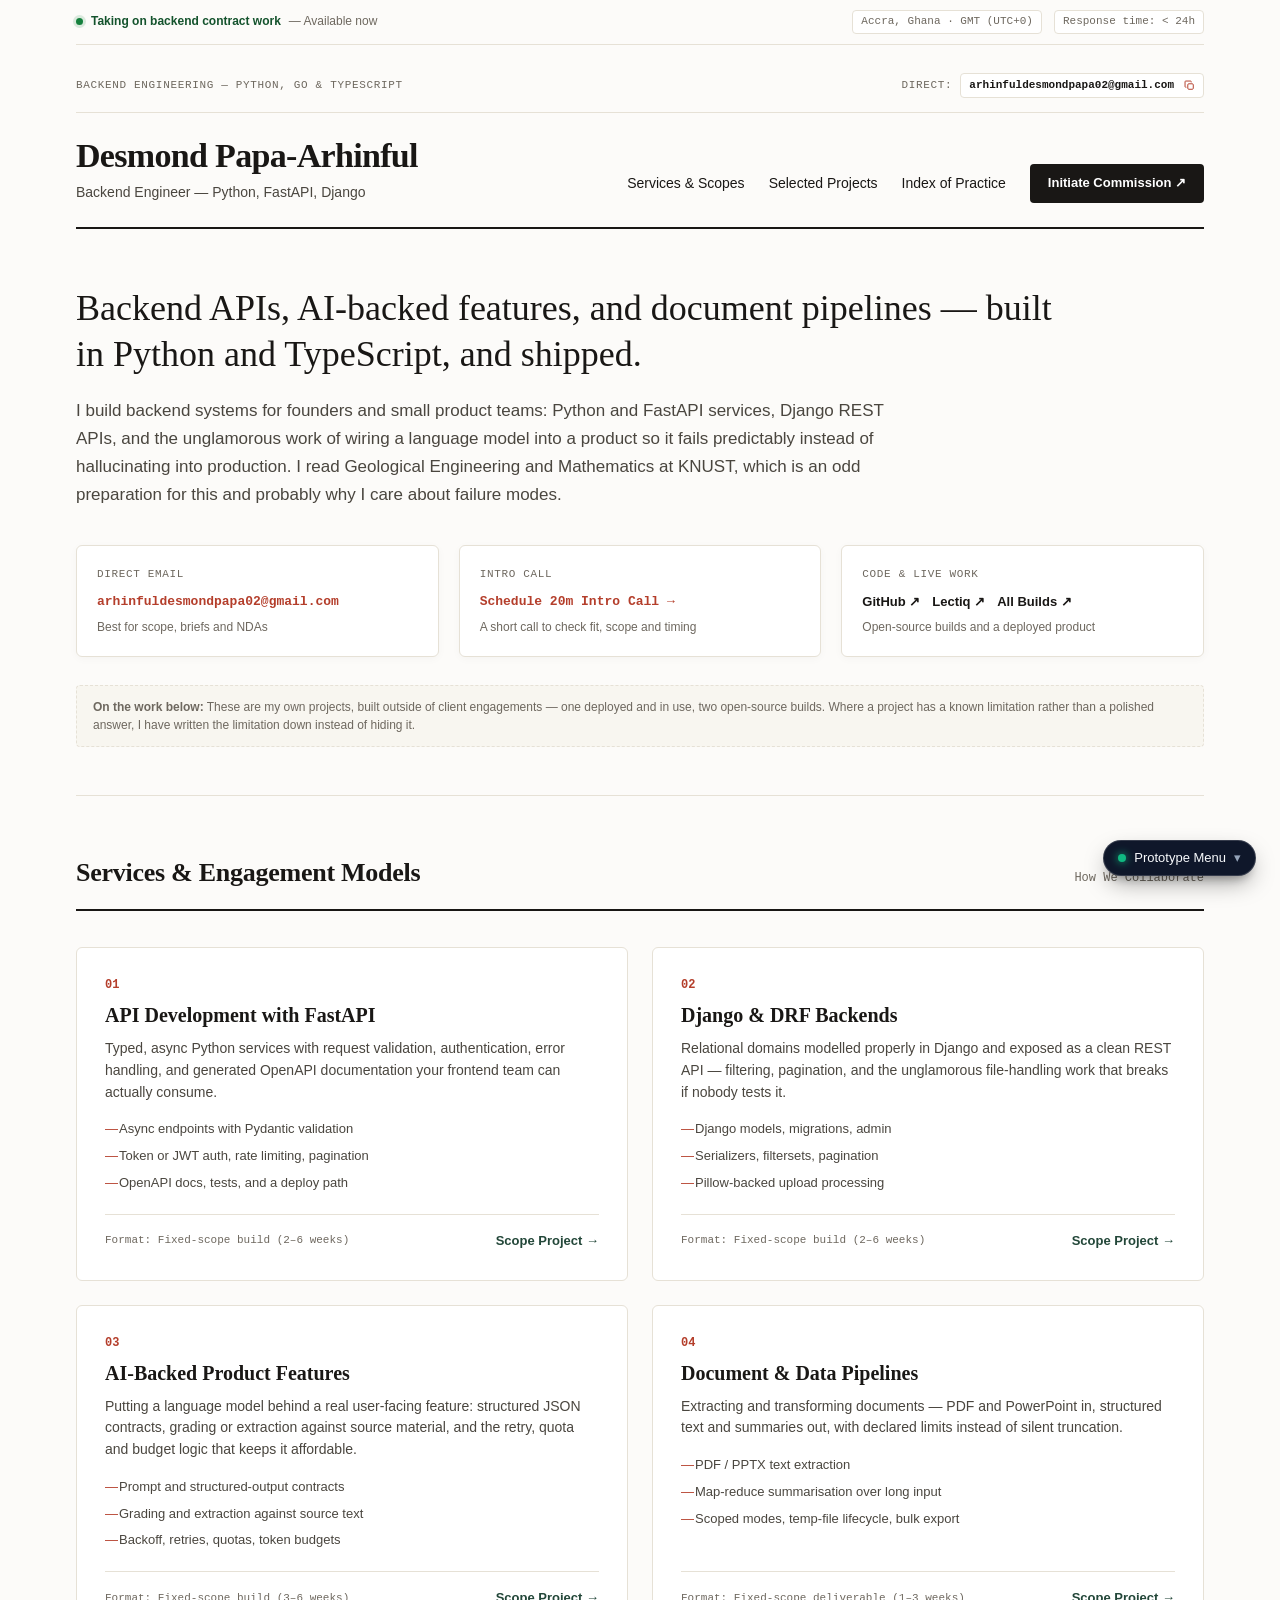
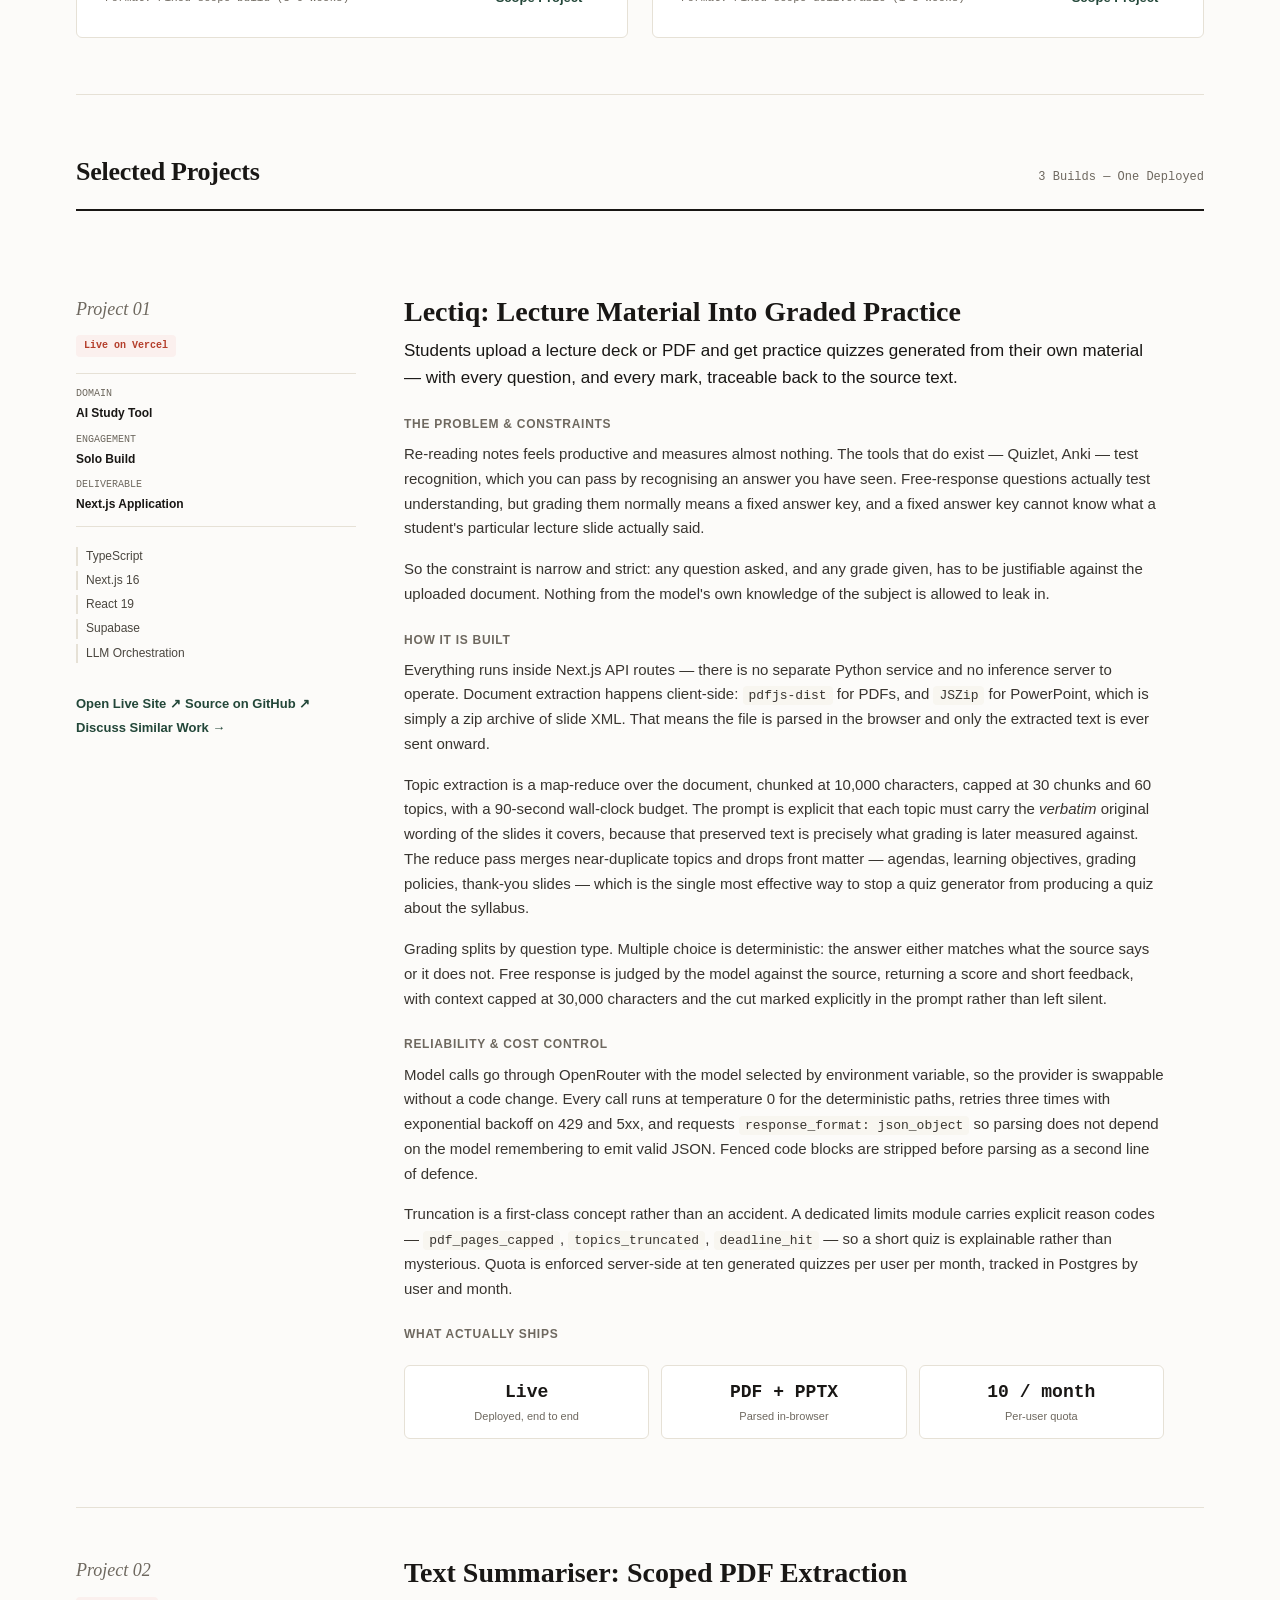
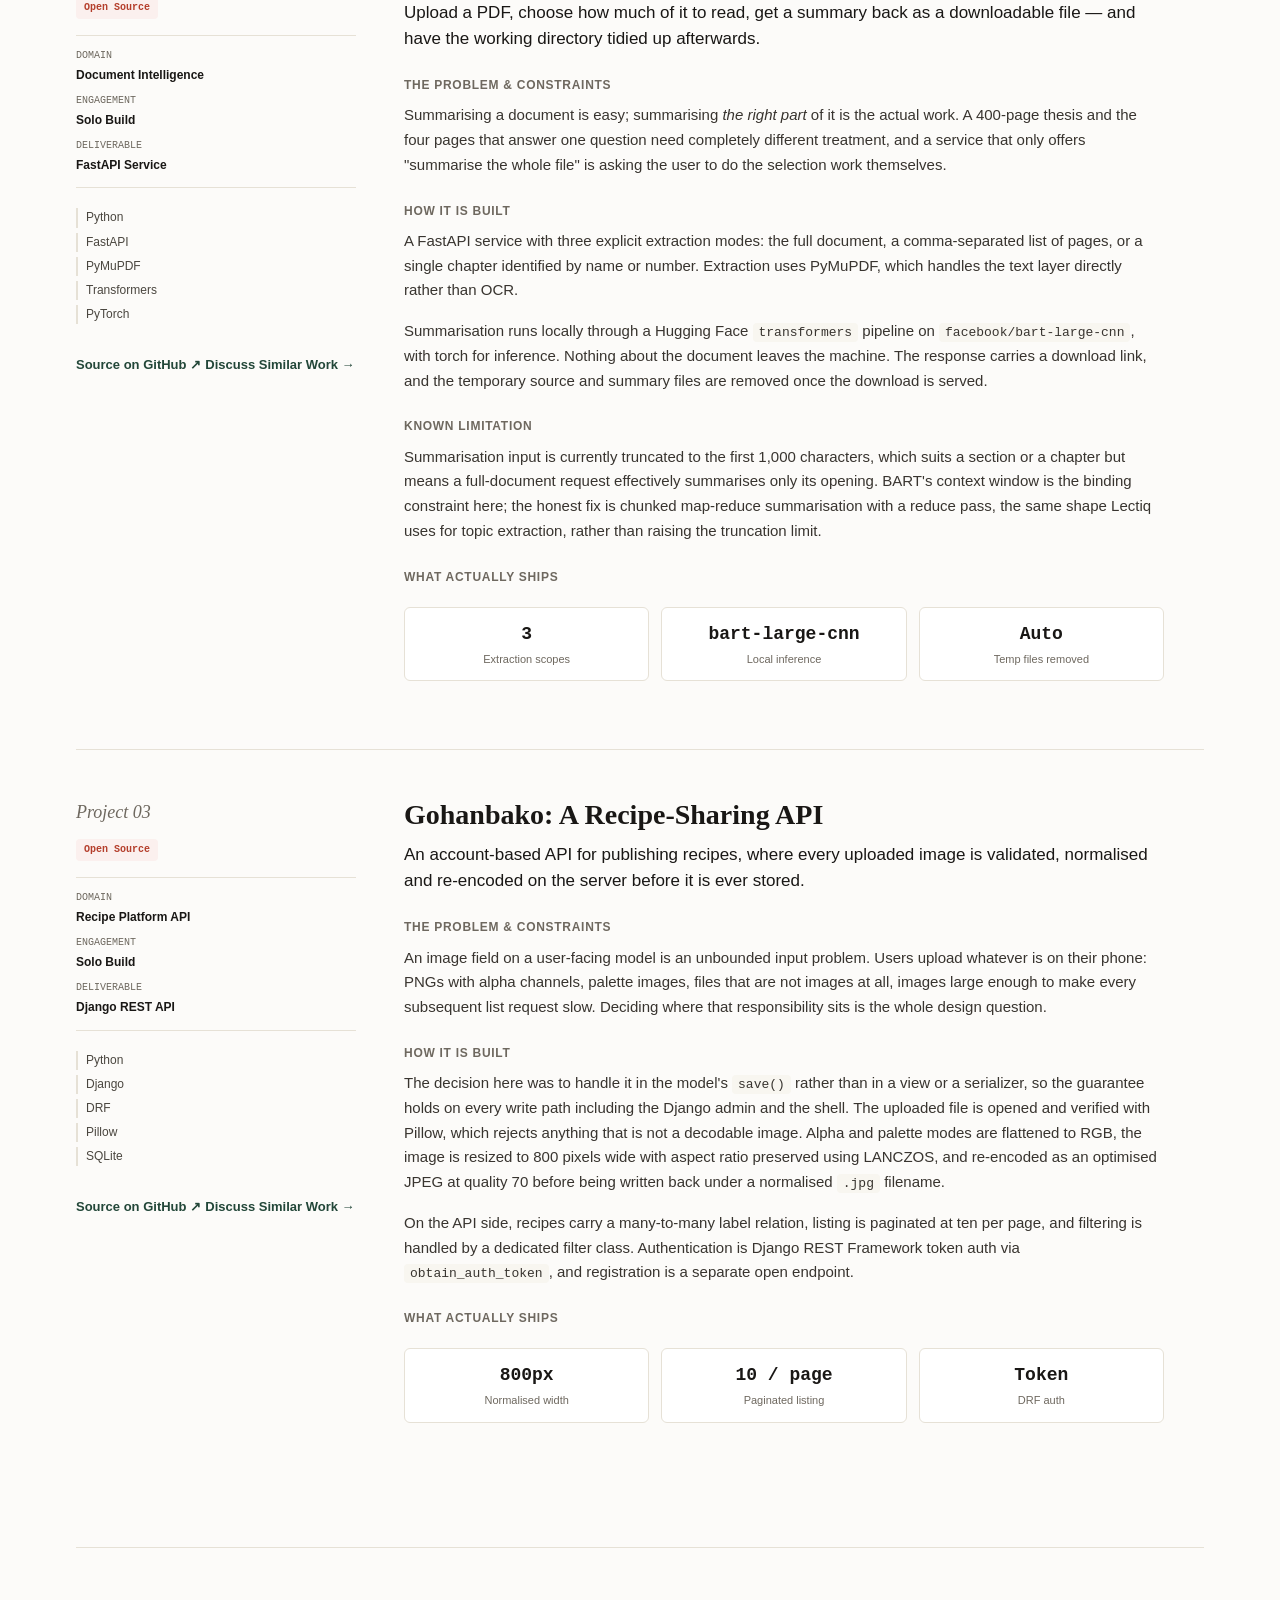
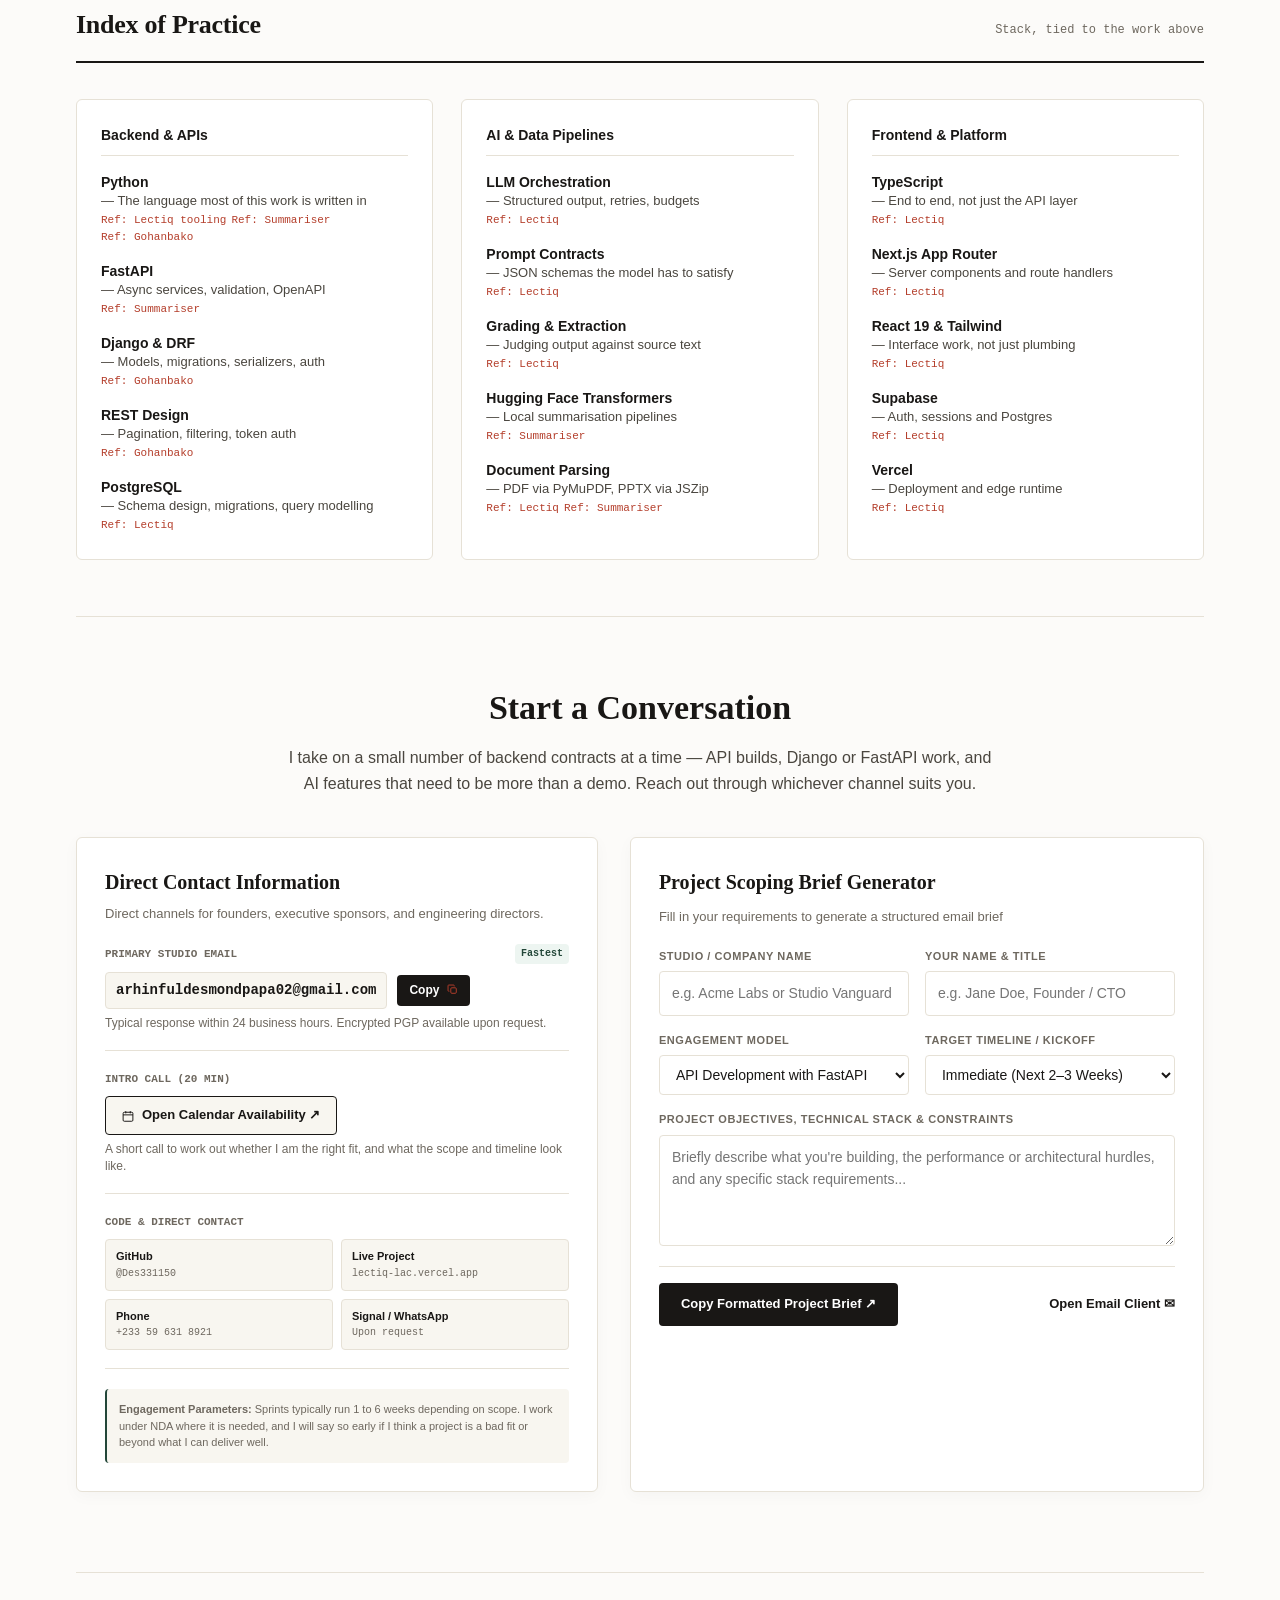
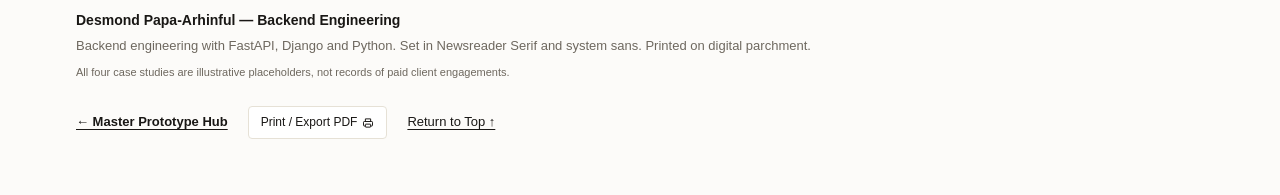
==== index.html @ 3af07aff "Portfolio: real content, restructured for static deploy Replaces the placeholder persona with verifi" ====
<!DOCTYPE html>
<html lang="en">
<head>
  <meta charset="UTF-8">
  <meta name="viewport" content="width=device-width, initial-scale=1.0">
  <script>document.documentElement.classList.add('js')</script>
  <title>Desmond Papa-Arhinful — Backend Engineer (Python · FastAPI · Django)</title>
  <link rel="stylesheet" href="shared/base.css">
  <link rel="stylesheet" href="shared/switcher-badge.css">
  <link rel="stylesheet" href="style.css">
</head>
<body>
  <div class="monograph-wrapper">
    <!-- Top Telemetry & Availability Strip -->
    <aside class="availability-strip">
      <div class="availability-left">
        <span class="status-pulse-dot"></span>
        <span class="availability-status">Taking on backend contract work</span>
        <span class="availability-window">— Available now</span>
      </div>
      <div class="availability-right">
        <span class="tz-pill">Accra, Ghana · GMT (UTC+0)</span>
        <span class="sla-pill">Response time: &lt; 24h</span>
      </div>
    </aside>

    <!-- Top Monograph Header / Masthead -->
    <header class="monograph-masthead">
      <div class="masthead-top">
        <div class="folio-edition">Backend Engineering — Python, Go &amp; TypeScript</div>
        <div class="folio-direct-contact">
          <span class="direct-email-label">Direct:</span>
          <button class="btn-quick-copy" id="btnQuickCopyEmail" title="Click to copy email address">
            <code>arhinfuldesmondpapa02@gmail.com</code>
            <span class="copy-icon" aria-hidden="true"><svg viewBox="0 0 16 16" width="11" height="11" fill="none" stroke="currentColor" stroke-width="1.4"><rect x="5.5" y="5.5" width="8" height="8" rx="1.5"/><path d="M10.5 3.5v-1a1 1 0 0 0-1-1h-7a1 1 0 0 0-1 1v7a1 1 0 0 0 1 1h1"/></svg></span>
          </button>
        </div>
      </div>

      <div class="masthead-main">
        <div class="author-block">
          <h1 class="author-name">Desmond Papa-Arhinful</h1>
          <p class="author-title">Backend Engineer — Python, FastAPI, Django</p>
        </div>
        <nav class="monograph-nav" aria-label="Main Navigation">
          <a href="#services" class="nav-item">Services &amp; Scopes</a>
          <a href="#selected-works" class="nav-item">Selected Projects</a>
          <a href="#index-of-practice" class="nav-item">Index of Practice</a>
          <a href="#contact" class="nav-cta">Initiate Commission ↗</a>
        </nav>
      </div>

      <!-- Mobile navigation. <details> keeps this working with JavaScript disabled. -->
      <details class="monograph-nav-mobile">
        <summary class="nav-summary">
          <span class="nav-summary-label">Contents</span>
          <span class="nav-summary-mark" aria-hidden="true"></span>
        </summary>
        <nav class="mobile-nav-list" aria-label="Main Navigation (mobile)">
          <a href="#services" class="nav-item">Services &amp; Scopes</a>
          <a href="#selected-works" class="nav-item">Selected Projects</a>
          <a href="#index-of-practice" class="nav-item">Index of Practice</a>
          <a href="#contact" class="nav-cta">Initiate Commission ↗</a>
        </nav>
      </details>
    </header>

    <!-- Editorial Intro & Mission -->
    <main>
    <section class="monograph-curation">
      <div class="curation-statement">
        <h2 class="statement-headline">
          Backend APIs, AI-backed features, and document pipelines — built in Python and TypeScript, and shipped.
        </h2>
        <p class="statement-text">
          I build backend systems for founders and small product teams: Python and FastAPI services, Django REST APIs, and the unglamorous work of wiring a language model into a product so it fails predictably instead of hallucinating into production. I read Geological Engineering and Mathematics at KNUST, which is an odd preparation for this and probably why I care about failure modes.
        </p>
      </div>

      <!-- Quick Contact Access Bar (Inspiration: Paco Coursey, Rauno, Emil) -->
      <div class="quick-access-deck">
        <div class="access-tile">
          <span class="tile-label">Direct Email</span>
          <a href="mailto:arhinfuldesmondpapa02@gmail.com" class="tile-link">arhinfuldesmondpapa02@gmail.com</a>
          <span class="tile-hint">Best for scope, briefs and NDAs</span>
        </div>
        <div class="access-tile">
          <span class="tile-label">Intro Call</span>
          <a href="#contact" class="tile-link" id="btnScrollBooking">Schedule 20m Intro Call →</a>
          <span class="tile-hint">A short call to check fit, scope and timing</span>
        </div>
        <div class="access-tile">
          <span class="tile-label">Code &amp; Live Work</span>
          <div class="external-links-row">
            <a href="https://github.com/Des331150" target="_blank" rel="noopener" class="ext-link">GitHub ↗</a>
            <a href="https://lectiq-lac.vercel.app/" target="_blank" rel="noopener" class="ext-link">Lectiq ↗</a>
            <a href="https://github.com/Des331150?tab=repositories" target="_blank" rel="noopener" class="ext-link">All Builds ↗</a>
          </div>
          <span class="tile-hint">Open-source builds and a deployed product</span>
        </div>
      </div>

      <div class="standin-curation-notice">
        <strong>On the work below:</strong> These are my own projects, built outside of client engagements — one deployed and in use, two open-source builds. Where a project has a known limitation rather than a polished answer, I have written the limitation down instead of hiding it.
      </div>
    </section>

    <!-- Freelance Services & Engagement Models (Inspiration: Emil Kowalski & Sam Goddard) -->
    <section id="services" class="services-section">
      <div class="section-title-bar">
        <h2 class="section-title">Services &amp; Engagement Models</h2>
        <span class="section-meta">How We Collaborate</span>
      </div>

      <div class="services-grid">
        <div class="service-card">
          <div class="service-number">01</div>
          <h3 class="service-name">API Development with FastAPI</h3>
          <p class="service-desc">
            Typed, async Python services with request validation, authentication, error handling, and generated OpenAPI documentation your frontend team can actually consume.
          </p>
          <ul class="service-deliverables">
            <li>Async endpoints with Pydantic validation</li>
            <li>Token or JWT auth, rate limiting, pagination</li>
            <li>OpenAPI docs, tests, and a deploy path</li>
          </ul>
          <div class="service-meta">
            <span class="service-format">Format: Fixed-scope build (2–6 weeks)</span>
            <a href="#contact" class="service-action" data-service-type="API Development with FastAPI">Scope Project →</a>
          </div>
        </div>
        <div class="service-card">
          <div class="service-number">02</div>
          <h3 class="service-name">Django &amp; DRF Backends</h3>
          <p class="service-desc">
            Relational domains modelled properly in Django and exposed as a clean REST API — filtering, pagination, and the unglamorous file-handling work that breaks if nobody tests it.
          </p>
          <ul class="service-deliverables">
            <li>Django models, migrations, admin</li>
            <li>Serializers, filtersets, pagination</li>
            <li>Pillow-backed upload processing</li>
          </ul>
          <div class="service-meta">
            <span class="service-format">Format: Fixed-scope build (2–6 weeks)</span>
            <a href="#contact" class="service-action" data-service-type="Django &amp; DRF Backends">Scope Project →</a>
          </div>
        </div>
        <div class="service-card">
          <div class="service-number">03</div>
          <h3 class="service-name">AI-Backed Product Features</h3>
          <p class="service-desc">
            Putting a language model behind a real user-facing feature: structured JSON contracts, grading or extraction against source material, and the retry, quota and budget logic that keeps it affordable.
          </p>
          <ul class="service-deliverables">
            <li>Prompt and structured-output contracts</li>
            <li>Grading and extraction against source text</li>
            <li>Backoff, retries, quotas, token budgets</li>
          </ul>
          <div class="service-meta">
            <span class="service-format">Format: Fixed-scope build (3–6 weeks)</span>
            <a href="#contact" class="service-action" data-service-type="AI-Backed Product Features">Scope Project →</a>
          </div>
        </div>
        <div class="service-card">
          <div class="service-number">04</div>
          <h3 class="service-name">Document &amp; Data Pipelines</h3>
          <p class="service-desc">
            Extracting and transforming documents — PDF and PowerPoint in, structured text and summaries out, with declared limits instead of silent truncation.
          </p>
          <ul class="service-deliverables">
            <li>PDF / PPTX text extraction</li>
            <li>Map-reduce summarisation over long input</li>
            <li>Scoped modes, temp-file lifecycle, bulk export</li>
          </ul>
          <div class="service-meta">
            <span class="service-format">Format: Fixed-scope deliverable (1–3 weeks)</span>
            <a href="#contact" class="service-action" data-service-type="Document &amp; Data Pipelines">Scope Project →</a>
          </div>
        </div>
      </div>
    </section>

    <!-- Selected Projects -->
    <section id="selected-works" class="works-collection" aria-label="Selected projects">
      <div class="section-title-bar">
        <h2 class="section-title">Selected Projects</h2>
        <span class="section-meta">3 Builds — One Deployed</span>
      </div>

      <article class="work-spread" id="spread-01">
        <div class="spread-aside">
          <div class="aside-eyebrow">Project 01</div>
          <span class="spread-tag">Live on Vercel</span>
          <div class="aside-meta-list">
            <div class="aside-meta-item">
              <span class="m-label">Domain</span>
              <span class="m-val">AI Study Tool</span>
            </div>
            <div class="aside-meta-item">
              <span class="m-label">Engagement</span>
              <span class="m-val">Solo Build</span>
            </div>
            <div class="aside-meta-item">
              <span class="m-label">Deliverable</span>
              <span class="m-val">Next.js Application</span>
            </div>
          </div>

          <div class="spread-skills-group">
            <span class="skill-pill">TypeScript</span>
            <span class="skill-pill">Next.js 16</span>
            <span class="skill-pill">React 19</span>
            <span class="skill-pill">Supabase</span>
            <span class="skill-pill">LLM Orchestration</span>
          </div>

          <div class="spread-actions">
            <a href="https://lectiq-lac.vercel.app/" class="spread-cta" target="_blank" rel="noopener">Open Live Site ↗</a>
            <a href="https://github.com/Des331150/lectiq" class="spread-cta" target="_blank" rel="noopener">Source on GitHub ↗</a>
            <a href="#contact" class="spread-cta" data-inquire="an AI-backed study or assessment tool">Discuss Similar Work →</a>
          </div>
        </div>

        <div class="spread-body">
          <h3 class="spread-title">Lectiq: Lecture Material Into Graded Practice</h3>
          <p class="spread-lead">
            Students upload a lecture deck or PDF and get practice quizzes generated from their own material — with every question, and every mark, traceable back to the source text.
          </p>

          <div class="spread-prose">
            <h4>The Problem &amp; Constraints</h4>
            <p>
              Re-reading notes feels productive and measures almost nothing. The tools that do exist — Quizlet, Anki — test recognition, which you can pass by recognising an answer you have seen. Free-response questions actually test understanding, but grading them normally means a fixed answer key, and a fixed answer key cannot know what a student's particular lecture slide actually said.
            </p>
            <p>
              So the constraint is narrow and strict: any question asked, and any grade given, has to be justifiable against the uploaded document. Nothing from the model's own knowledge of the subject is allowed to leak in.
            </p>

            <h4>How It Is Built</h4>
            <p>
              Everything runs inside Next.js API routes — there is no separate Python service and no inference server to operate. Document extraction happens client-side: <code>pdfjs-dist</code> for PDFs, and <code>JSZip</code> for PowerPoint, which is simply a zip archive of slide XML. That means the file is parsed in the browser and only the extracted text is ever sent onward.
            </p>
            <p>
              Topic extraction is a map-reduce over the document, chunked at 10,000 characters, capped at 30 chunks and 60 topics, with a 90-second wall-clock budget. The prompt is explicit that each topic must carry the <em>verbatim</em> original wording of the slides it covers, because that preserved text is precisely what grading is later measured against. The reduce pass merges near-duplicate topics and drops front matter — agendas, learning objectives, grading policies, thank-you slides — which is the single most effective way to stop a quiz generator from producing a quiz about the syllabus.
            </p>
            <p>
              Grading splits by question type. Multiple choice is deterministic: the answer either matches what the source says or it does not. Free response is judged by the model against the source, returning a score and short feedback, with context capped at 30,000 characters and the cut marked explicitly in the prompt rather than left silent.
            </p>

            <h4>Reliability &amp; Cost Control</h4>
            <p>
              Model calls go through OpenRouter with the model selected by environment variable, so the provider is swappable without a code change. Every call runs at temperature 0 for the deterministic paths, retries three times with exponential backoff on 429 and 5xx, and requests <code>response_format: json_object</code> so parsing does not depend on the model remembering to emit valid JSON. Fenced code blocks are stripped before parsing as a second line of defence.
            </p>
            <p>
              Truncation is a first-class concept rather than an accident. A dedicated limits module carries explicit reason codes — <code>pdf_pages_capped</code>, <code>topics_truncated</code>, <code>deadline_hit</code> — so a short quiz is explainable rather than mysterious. Quota is enforced server-side at ten generated quizzes per user per month, tracked in Postgres by user and month.
            </p>

            <h4>What Actually Ships</h4>
            <div class="telemetry-chip-row">
              <div class="telemetry-chip">
                <span class="chip-val">Live</span>
                <span class="chip-lbl">Deployed, end to end</span>
              </div>
              <div class="telemetry-chip">
                <span class="chip-val">PDF + PPTX</span>
                <span class="chip-lbl">Parsed in-browser</span>
              </div>
              <div class="telemetry-chip">
                <span class="chip-val">10 / month</span>
                <span class="chip-lbl">Per-user quota</span>
              </div>
            </div>
          </div>
        </div>
      </article>

      <article class="work-spread" id="spread-02">
        <div class="spread-aside">
          <div class="aside-eyebrow">Project 02</div>
          <span class="spread-tag">Open Source</span>
          <div class="aside-meta-list">
            <div class="aside-meta-item">
              <span class="m-label">Domain</span>
              <span class="m-val">Document Intelligence</span>
            </div>
            <div class="aside-meta-item">
              <span class="m-label">Engagement</span>
              <span class="m-val">Solo Build</span>
            </div>
            <div class="aside-meta-item">
              <span class="m-label">Deliverable</span>
              <span class="m-val">FastAPI Service</span>
            </div>
          </div>

          <div class="spread-skills-group">
            <span class="skill-pill">Python</span>
            <span class="skill-pill">FastAPI</span>
            <span class="skill-pill">PyMuPDF</span>
            <span class="skill-pill">Transformers</span>
            <span class="skill-pill">PyTorch</span>
          </div>

          <div class="spread-actions">
            <a href="https://github.com/Des331150/text-summariser" class="spread-cta" target="_blank" rel="noopener">Source on GitHub ↗</a>
            <a href="#contact" class="spread-cta" data-inquire="a document summarisation or extraction service">Discuss Similar Work →</a>
          </div>
        </div>

        <div class="spread-body">
          <h3 class="spread-title">Text Summariser: Scoped PDF Extraction</h3>
          <p class="spread-lead">
            Upload a PDF, choose how much of it to read, get a summary back as a downloadable file — and have the working directory tidied up afterwards.
          </p>

          <div class="spread-prose">
            <h4>The Problem &amp; Constraints</h4>
            <p>
              Summarising a document is easy; summarising <em>the right part</em> of it is the actual work. A 400-page thesis and the four pages that answer one question need completely different treatment, and a service that only offers "summarise the whole file" is asking the user to do the selection work themselves.
            </p>

            <h4>How It Is Built</h4>
            <p>
              A FastAPI service with three explicit extraction modes: the full document, a comma-separated list of pages, or a single chapter identified by name or number. Extraction uses PyMuPDF, which handles the text layer directly rather than OCR.
            </p>
            <p>
              Summarisation runs locally through a Hugging Face <code>transformers</code> pipeline on <code>facebook/bart-large-cnn</code>, with torch for inference. Nothing about the document leaves the machine. The response carries a download link, and the temporary source and summary files are removed once the download is served.
            </p>

            <h4>Known Limitation</h4>
            <p>
              Summarisation input is currently truncated to the first 1,000 characters, which suits a section or a chapter but means a full-document request effectively summarises only its opening. BART's context window is the binding constraint here; the honest fix is chunked map-reduce summarisation with a reduce pass, the same shape Lectiq uses for topic extraction, rather than raising the truncation limit.
            </p>

            <h4>What Actually Ships</h4>
            <div class="telemetry-chip-row">
              <div class="telemetry-chip">
                <span class="chip-val">3</span>
                <span class="chip-lbl">Extraction scopes</span>
              </div>
              <div class="telemetry-chip">
                <span class="chip-val">bart-large-cnn</span>
                <span class="chip-lbl">Local inference</span>
              </div>
              <div class="telemetry-chip">
                <span class="chip-val">Auto</span>
                <span class="chip-lbl">Temp files removed</span>
              </div>
            </div>
          </div>
        </div>
      </article>

      <article class="work-spread" id="spread-03">
        <div class="spread-aside">
          <div class="aside-eyebrow">Project 03</div>
          <span class="spread-tag">Open Source</span>
          <div class="aside-meta-list">
            <div class="aside-meta-item">
              <span class="m-label">Domain</span>
              <span class="m-val">Recipe Platform API</span>
            </div>
            <div class="aside-meta-item">
              <span class="m-label">Engagement</span>
              <span class="m-val">Solo Build</span>
            </div>
            <div class="aside-meta-item">
              <span class="m-label">Deliverable</span>
              <span class="m-val">Django REST API</span>
            </div>
          </div>

          <div class="spread-skills-group">
            <span class="skill-pill">Python</span>
            <span class="skill-pill">Django</span>
            <span class="skill-pill">DRF</span>
            <span class="skill-pill">Pillow</span>
            <span class="skill-pill">SQLite</span>
          </div>

          <div class="spread-actions">
            <a href="https://github.com/Des331150/gohanbako" class="spread-cta" target="_blank" rel="noopener">Source on GitHub ↗</a>
            <a href="#contact" class="spread-cta" data-inquire="a Django or DRF API with file uploads">Discuss Similar Work →</a>
          </div>
        </div>

        <div class="spread-body">
          <h3 class="spread-title">Gohanbako: A Recipe-Sharing API</h3>
          <p class="spread-lead">
            An account-based API for publishing recipes, where every uploaded image is validated, normalised and re-encoded on the server before it is ever stored.
          </p>

          <div class="spread-prose">
            <h4>The Problem &amp; Constraints</h4>
            <p>
              An image field on a user-facing model is an unbounded input problem. Users upload whatever is on their phone: PNGs with alpha channels, palette images, files that are not images at all, images large enough to make every subsequent list request slow. Deciding where that responsibility sits is the whole design question.
            </p>

            <h4>How It Is Built</h4>
            <p>
              The decision here was to handle it in the model's <code>save()</code> rather than in a view or a serializer, so the guarantee holds on every write path including the Django admin and the shell. The uploaded file is opened and verified with Pillow, which rejects anything that is not a decodable image. Alpha and palette modes are flattened to RGB, the image is resized to 800 pixels wide with aspect ratio preserved using LANCZOS, and re-encoded as an optimised JPEG at quality 70 before being written back under a normalised <code>.jpg</code> filename.
            </p>
            <p>
              On the API side, recipes carry a many-to-many label relation, listing is paginated at ten per page, and filtering is handled by a dedicated filter class. Authentication is Django REST Framework token auth via <code>obtain_auth_token</code>, and registration is a separate open endpoint.
            </p>

            <h4>What Actually Ships</h4>
            <div class="telemetry-chip-row">
              <div class="telemetry-chip">
                <span class="chip-val">800px</span>
                <span class="chip-lbl">Normalised width</span>
              </div>
              <div class="telemetry-chip">
                <span class="chip-val">10 / page</span>
                <span class="chip-lbl">Paginated listing</span>
              </div>
              <div class="telemetry-chip">
                <span class="chip-val">Token</span>
                <span class="chip-lbl">DRF auth</span>
              </div>
            </div>
          </div>
        </div>
      </article>
    </section>

    <!-- Index of Practice (Technical Capabilities tied to the work) -->
    <section id="index-of-practice" class="practice-index-section">
      <div class="section-title-bar">
        <h2 class="section-title">Index of Practice</h2>
        <span class="section-meta">Stack, tied to the work above</span>
      </div>

      <div class="practice-grid">
        <div class="practice-col">
          <h3 class="domain-title">Backend &amp; APIs</h3>
          <ul class="practice-list">
            <li>
              <strong>Python</strong> — The language most of this work is written in
              <span class="ref-group"><a class="ref-link" href="#spread-01">Ref: Lectiq tooling</a><a class="ref-link" href="#spread-02">Ref: Summariser</a><a class="ref-link" href="#spread-03">Ref: Gohanbako</a></span>
            </li>
            <li>
              <strong>FastAPI</strong> — Async services, validation, OpenAPI
              <a class="ref-link" href="#spread-02">Ref: Summariser</a>
            </li>
            <li>
              <strong>Django &amp; DRF</strong> — Models, migrations, serializers, auth
              <a class="ref-link" href="#spread-03">Ref: Gohanbako</a>
            </li>
            <li>
              <strong>REST Design</strong> — Pagination, filtering, token auth
              <a class="ref-link" href="#spread-03">Ref: Gohanbako</a>
            </li>
            <li>
              <strong>PostgreSQL</strong> — Schema design, migrations, query modelling
              <a class="ref-link" href="#spread-01">Ref: Lectiq</a>
            </li>
          </ul>
        </div>
        <div class="practice-col">
          <h3 class="domain-title">AI &amp; Data Pipelines</h3>
          <ul class="practice-list">
            <li>
              <strong>LLM Orchestration</strong> — Structured output, retries, budgets
              <a class="ref-link" href="#spread-01">Ref: Lectiq</a>
            </li>
            <li>
              <strong>Prompt Contracts</strong> — JSON schemas the model has to satisfy
              <a class="ref-link" href="#spread-01">Ref: Lectiq</a>
            </li>
            <li>
              <strong>Grading &amp; Extraction</strong> — Judging output against source text
              <a class="ref-link" href="#spread-01">Ref: Lectiq</a>
            </li>
            <li>
              <strong>Hugging Face Transformers</strong> — Local summarisation pipelines
              <a class="ref-link" href="#spread-02">Ref: Summariser</a>
            </li>
            <li>
              <strong>Document Parsing</strong> — PDF via PyMuPDF, PPTX via JSZip
              <span class="ref-group"><a class="ref-link" href="#spread-01">Ref: Lectiq</a><a class="ref-link" href="#spread-02">Ref: Summariser</a></span>
            </li>
          </ul>
        </div>
        <div class="practice-col">
          <h3 class="domain-title">Frontend &amp; Platform</h3>
          <ul class="practice-list">
            <li>
              <strong>TypeScript</strong> — End to end, not just the API layer
              <a class="ref-link" href="#spread-01">Ref: Lectiq</a>
            </li>
            <li>
              <strong>Next.js App Router</strong> — Server components and route handlers
              <a class="ref-link" href="#spread-01">Ref: Lectiq</a>
            </li>
            <li>
              <strong>React 19 &amp; Tailwind</strong> — Interface work, not just plumbing
              <a class="ref-link" href="#spread-01">Ref: Lectiq</a>
            </li>
            <li>
              <strong>Supabase</strong> — Auth, sessions and Postgres
              <a class="ref-link" href="#spread-01">Ref: Lectiq</a>
            </li>
            <li>
              <strong>Vercel</strong> — Deployment and edge runtime
              <a class="ref-link" href="#spread-01">Ref: Lectiq</a>
            </li>
          </ul>
        </div>
      </div>
    </section>

    <!-- Comprehensive Contact & Commission Intake Section -->
    <section id="contact" class="engagement-section">
      <div class="engagement-intro">
        <h2 class="engagement-title">Start a Conversation</h2>
        <p class="engagement-lead">
          I take on a small number of backend contracts at a time — API builds, Django or FastAPI work, and AI features that need to be more than a demo. Reach out through whichever channel suits you.
        </p>
      </div>

      <!-- Multi-Channel Contact Hub Grid -->
      <div class="contact-hub-grid">
        <!-- Direct Channel Card -->
        <div class="direct-contact-card">
          <h3 class="channel-card-title">Direct Contact Information</h3>
          <p class="channel-card-desc">
            Direct channels for founders, executive sponsors, and engineering directors.
          </p>

          <div class="contact-methods-list">
            <div class="contact-item">
              <div class="ci-header">
                <span class="ci-label">Primary Studio Email</span>
                <span class="ci-badge">Fastest</span>
              </div>
              <div class="ci-value-row">
                <code class="ci-address" id="mainEmailText">arhinfuldesmondpapa02@gmail.com</code>
                <button class="btn-copy-address" id="btnCopyMainEmail" aria-label="Copy email address">Copy <span class="copy-icon" aria-hidden="true"><svg viewBox="0 0 16 16" width="11" height="11" fill="none" stroke="currentColor" stroke-width="1.4"><rect x="5.5" y="5.5" width="8" height="8" rx="1.5"/><path d="M10.5 3.5v-1a1 1 0 0 0-1-1h-7a1 1 0 0 0-1 1v7a1 1 0 0 0 1 1h1"/></svg></span></button>
              </div>
              <span class="ci-sub">Typical response within 24 business hours. Encrypted PGP available upon request.</span>
            </div>

            <div class="contact-item">
              <div class="ci-header">
                <span class="ci-label">Intro Call (20 Min)</span>
              </div>
              <div class="ci-value-row">
                <a href="#discovery-call-placeholder" class="calendar-booking-btn" id="btnBookingLink">
                  <svg class="inline-icon" viewBox="0 0 16 16" width="12" height="12" fill="none" stroke="currentColor" stroke-width="1.3" aria-hidden="true"><rect x="1.5" y="3" width="13" height="12" rx="1.5"/><path d="M1.5 6.5h13M5 1.5v3M11 1.5v3"/></svg>
                  Open Calendar Availability ↗
                </a>
              </div>
              <span class="ci-sub">A short call to work out whether I am the right fit, and what the scope and timeline look like.</span>
            </div>

            <div class="contact-item">
              <div class="ci-header">
                <span class="ci-label">Code &amp; Direct Contact</span>
              </div>
              <div class="channel-links-grid">
                <a href="https://github.com/Des331150" target="_blank" rel="noopener" class="channel-chip">
                  <span class="chip-name">GitHub</span>
                  <span class="chip-handle">@Des331150</span>
                </a>
                <a href="https://lectiq-lac.vercel.app/" target="_blank" rel="noopener" class="channel-chip">
                  <span class="chip-name">Live Project</span>
                  <span class="chip-handle">lectiq-lac.vercel.app</span>
                </a>
                <a href="tel:+233596318921" class="channel-chip">
                  <span class="chip-name">Phone</span>
                  <span class="chip-handle">+233 59 631 8921</span>
                </a>
                <a href="#direct-chat-placeholder" class="channel-chip" id="btnDirectChat">
                  <span class="chip-name">Signal / WhatsApp</span>
                  <span class="chip-handle">Upon request</span>
                </a>
              </div>
            </div>

            <div class="studio-terms-note">
              <strong>Engagement Parameters:</strong> Sprints typically run 1 to 6 weeks depending on scope. I work under NDA where it is needed, and I will say so early if I think a project is a bad fit or beyond what I can deliver well.
            </div>
          </div>
        </div>

        <!-- Interactive Scoping Brief Generator -->
        <div class="scoping-generator-card">
          <div class="generator-header">
            <h3 class="channel-card-title">Project Scoping Brief Generator</h3>
            <span class="gen-subtitle">Fill in your requirements to generate a structured email brief</span>
          </div>

          <form id="scopingBriefForm" class="scoping-form">
            <div class="form-row-duo">
              <div class="field-wrap">
                <label for="clientCompany">Studio / Company Name</label>
                <input type="text" id="clientCompany" placeholder="e.g. Acme Labs or Studio Vanguard" required>
              </div>
              <div class="field-wrap">
                <label for="clientContactName">Your Name &amp; Title</label>
                <input type="text" id="clientContactName" placeholder="e.g. Jane Doe, Founder / CTO" required>
              </div>
            </div>

            <div class="form-row-duo">
              <div class="field-wrap">
                <label for="projectScopeType">Engagement Model</label>
                <select id="projectScopeType">
                  <option value="API Development with FastAPI">API Development with FastAPI</option>
                  <option value="Django &amp; DRF Backends">Django &amp; DRF Backends</option>
                  <option value="AI-Backed Product Features">AI-Backed Product Features</option>
                  <option value="Document &amp; Data Pipelines">Document &amp; Data Pipelines</option>
                </select>
              </div>
              <div class="field-wrap">
                <label for="projectTimeline">Target Timeline / Kickoff</label>
                <select id="projectTimeline">
                  <option value="Immediate (Next 2-3 Weeks)">Immediate (Next 2–3 Weeks)</option>
                  <option value="Within Q4 2026">Within Q4 2026</option>
                  <option value="Early 2027">Early 2027</option>
                  <option value="Flexible / Scoping Phase">Flexible / Scoping Phase</option>
                </select>
              </div>
            </div>

            <div class="field-wrap full">
              <label for="projectDetails">Project Objectives, Technical Stack &amp; Constraints</label>
              <textarea id="projectDetails" rows="4" placeholder="Briefly describe what you're building, the performance or architectural hurdles, and any specific stack requirements..."></textarea>
            </div>

            <div class="scoping-actions">
              <button type="submit" class="btn-generate-brief" id="btnGenerateBrief">
                Copy Formatted Project Brief ↗
              </button>
              <a href="mailto:arhinfuldesmondpapa02@gmail.com?subject=Freelance%20Project%20Inquiry" class="btn-email-direct" id="btnEmailDirect">
                Open Email Client ✉
              </a>
            </div>

            <div class="feedback-alert" id="scopingAlert" role="status" aria-live="polite">
              ✓ Structured project brief copied to clipboard. Ready to paste directly into your email or communication tool.
            </div>
          </form>
        </div>
      </div>
    </section>
    </main>

    <!-- Editorial Colophon -->
    <footer class="monograph-colophon">
      <div class="colophon-left">
        <strong>Desmond Papa-Arhinful — Backend Engineering</strong>
        <p>Backend engineering with FastAPI, Django and Python. Set in Newsreader Serif and system sans. Printed on digital parchment.</p>
        <p class="colophon-disclaimer">All four case studies are illustrative placeholders, not records of paid client engagements.</p>
      </div>
      <div class="colophon-right">
        <a href="prototypes/index.html" class="colophon-hub-link">← Master Prototype Hub</a>
        <button class="btn-print-portfolio" id="btnPrintPortfolio">Print / Export PDF <svg class="inline-icon" viewBox="0 0 16 16" width="12" height="12" fill="none" stroke="currentColor" stroke-width="1.3" aria-hidden="true"><path d="M4.5 6V2.5h7V6M4.5 12H3a1 1 0 0 1-1-1V7a1 1 0 0 1 1-1h10a1 1 0 0 1 1 1v4a1 1 0 0 1-1 1h-1.5"/><rect x="4.5" y="9.5" width="7" height="4" rx="0.5"/></svg></button>
        <a href="#selected-works">Return to Top ↑</a>
      </div>
    </footer>
  </div>

  <script src="app.js"></script>
  <script src="shared/switcher-badge.js"></script>
</body>
</html>
---- shared/base.css ----
/* Shared Reset & Foundational Variables */
*, *::before, *::after {
  box-sizing: border-box;
  margin: 0;
  padding: 0;
}

html {
  -webkit-text-size-adjust: 100%;
  text-size-adjust: 100%;
  scroll-behavior: smooth;
}

body {
  min-height: 100vh;
  text-rendering: optimizeLegibility;
  -webkit-font-smoothing: antialiased;
  -moz-osx-font-smoothing: grayscale;
}

button, input, select, textarea {
  font: inherit;
  color: inherit;
}

button {
  cursor: pointer;
  background: none;
  border: none;
}

a {
  color: inherit;
  text-decoration: none;
}

img, svg {
  display: block;
  max-width: 100%;
}

/* Visually Hidden Utility for Screen Readers */
.sr-only {
  position: absolute;
  width: 1px;
  height: 1px;
  padding: 0;
  margin: -1px;
  overflow: hidden;
  clip: rect(0, 0, 0, 0);
  white-space: nowrap;
  border: 0;
}
---- shared/switcher-badge.css ----
/* Floating Prototype Switcher Badge */
.prototype-switcher-badge {
  position: fixed;
  bottom: 24px;
  right: 24px;
  z-index: 9999;
  font-family: -apple-system, BlinkMacSystemFont, "Segoe UI", Roboto, Helvetica, Arial, sans-serif;
  font-size: 13px;
  line-height: 1.4;
  color: #f1f5f9;
}

.prototype-switcher-badge * {
  box-sizing: border-box;
}

.psb-trigger {
  display: flex;
  align-items: center;
  gap: 8px;
  background: #0f172a;
  color: #f8fafc;
  border: 1px solid rgba(255, 255, 255, 0.16);
  border-radius: 9999px;
  padding: 8px 14px;
  box-shadow: 0 10px 25px -5px rgba(0, 0, 0, 0.4), 0 8px 10px -6px rgba(0, 0, 0, 0.3);
  font-weight: 500;
  transition: all 0.2s cubic-bezier(0.16, 1, 0.3, 1);
  cursor: pointer;
}

.psb-trigger:hover {
  background: #1e293b;
  border-color: rgba(255, 255, 255, 0.28);
  transform: translateY(-1px);
}

.psb-dot {
  width: 8px;
  height: 8px;
  border-radius: 50%;
  background: #10b981;
  box-shadow: 0 0 8px #10b981;
}

.psb-num {
  color: #94a3b8;
  font-feature-settings: "tnum";
}

/* The badge is injected by JS; keep it hidden until then. */
.prototype-switcher-badge { opacity: 0; }
.js .prototype-switcher-badge { opacity: 1; }

.psb-menu {
  position: absolute;
  bottom: calc(100% + 10px);
  right: 0;
  width: 310px;
  background: #0f172a;
  border: 1px solid rgba(255, 255, 255, 0.14);
  border-radius: 14px;
  padding: 12px;
  box-shadow: 0 20px 35px -10px rgba(0, 0, 0, 0.6);
  opacity: 0;
  transform: translateY(8px) scale(0.96);
  pointer-events: none;
  transition: all 0.22s cubic-bezier(0.16, 1, 0.3, 1);
}

.psb-menu.is-active {
  opacity: 1;
  transform: translateY(0) scale(1);
  pointer-events: auto;
}

.psb-header {
  display: flex;
  justify-content: space-between;
  align-items: center;
  padding-bottom: 8px;
  margin-bottom: 8px;
  border-bottom: 1px solid rgba(255, 255, 255, 0.08);
}

.psb-header-title {
  font-size: 11px;
  text-transform: uppercase;
  letter-spacing: 0.06em;
  color: #94a3b8;
  font-weight: 600;
}

.psb-hub-link {
  font-size: 11px;
  color: #38bdf8;
  text-decoration: underline;
  text-underline-offset: 2px;
}

.psb-list {
  display: flex;
  flex-direction: column;
  gap: 4px;
}

.psb-item {
  display: flex;
  flex-direction: column;
  padding: 8px 10px;
  border-radius: 8px;
  color: #cbd5e1;
  text-decoration: none;
  transition: background 0.15s ease;
}

.psb-item:hover {
  background: rgba(255, 255, 255, 0.07);
  color: #ffffff;
}

.psb-item.is-current {
  background: rgba(56, 189, 248, 0.15);
  color: #38bdf8;
  font-weight: 600;
}

.psb-item-name {
  font-size: 13px;
}

.psb-item-desc {
  font-size: 11px;
  color: #64748b;
  margin-top: 2px;
}

.psb-item.is-current .psb-item-desc {
  color: #7dd3fc;
}

@media (max-width: 640px) {
  .prototype-switcher-badge {
    bottom: 16px;
    right: 16px;
  }
  .psb-menu {
    width: 280px;
  }
}
---- style.css ----
/* Prototype 2: Studio Monograph Stylesheet (Freelance Product Engineer & Systems Architect) */

:root {
  --mono-bg: #fcfbf9;
  --mono-surface: #ffffff;
  --mono-surface-card: #f8f6f0;
  --mono-ink: #191715;
  --mono-ink-light: #4a463f;
  --mono-ink-muted: #6e685f;
  --mono-border: #e6e1d6;
  --mono-border-strong: #191715;
  --mono-accent: #b43e2b; /* Terracotta vermillion */
  --mono-accent-soft: #fbf0ee;
  --mono-accent-hover: #963121;
  --mono-secondary-accent: #234739; /* Deep spruce green */
  --mono-secondary-soft: #edf5f1;
  --mono-serif: "Newsreader", "Charter", "Bitstream Charter", "Sitka Text", Cambria, Georgia, serif;
  --mono-sans: -apple-system, BlinkMacSystemFont, "Segoe UI", Roboto, "Helvetica Neue", sans-serif;
  --mono-code: ui-monospace, "SF Mono", Menlo, Consolas, monospace;
}

/* Browser Surface Theming */
::selection {
  background: var(--mono-accent);
  color: #ffffff;
}

::-webkit-scrollbar {
  width: 7px;
  height: 7px;
}
::-webkit-scrollbar-track {
  background: var(--mono-bg);
}
::-webkit-scrollbar-thumb {
  background: #d8d2c4;
  border-radius: 4px;
}
::-webkit-scrollbar-thumb:hover {
  background: #bab2a0;
}

/* Focus states for accessibility */
a:focus-visible,
button:focus-visible,
input:focus-visible,
select:focus-visible,
textarea:focus-visible {
  outline: 2px solid var(--mono-accent);
  outline-offset: 2px;
}

/* Form controls additionally match plain :focus. These fields are the primary
   conversion path, so the ring must not depend on :focus-visible heuristics. */
input:focus,
select:focus,
textarea:focus {
  outline: 2px solid var(--mono-accent);
  outline-offset: 2px;
}

body {
  background-color: var(--mono-bg);
  color: var(--mono-ink);
  font-family: var(--mono-sans);
  line-height: 1.6;
  font-size: 15px;
  margin: 0;
  padding: 0;
  -webkit-font-smoothing: antialiased;
}

.monograph-wrapper {
  max-width: 1200px;
  margin: 0 auto;
  padding: 0 36px;
  background: var(--mono-bg);
}

/* Top Availability & Telemetry Strip */
.availability-strip {
  display: flex;
  justify-content: space-between;
  align-items: center;
  padding: 10px 0;
  border-bottom: 1px solid var(--mono-border);
  font-size: 12px;
  color: var(--mono-ink-muted);
  flex-wrap: wrap;
  gap: 12px;
}

.availability-left {
  display: flex;
  align-items: center;
  gap: 8px;
}

.status-pulse-dot {
  width: 7px;
  height: 7px;
  background-color: #15803d;
  border-radius: 50%;
  display: inline-block;
  box-shadow: 0 0 0 3px rgba(21, 128, 61, 0.15);
}

.availability-status {
  font-weight: 600;
  color: #14532d;
}

.availability-window {
  color: var(--mono-ink-muted);
}

.availability-right {
  display: flex;
  align-items: center;
  gap: 12px;
  font-family: var(--mono-code);
  font-size: 11px;
}

.tz-pill, .sla-pill {
  background: var(--mono-surface);
  border: 1px solid var(--mono-border);
  padding: 2px 8px;
  border-radius: 4px;
}

/* Masthead */
.monograph-masthead {
  padding-top: 28px;
  padding-bottom: 24px;
  border-bottom: 2px solid var(--mono-border-strong);
}

.masthead-top {
  display: flex;
  justify-content: space-between;
  align-items: center;
  font-family: var(--mono-code);
  font-size: 11px;
  text-transform: uppercase;
  letter-spacing: 0.06em;
  color: var(--mono-ink-muted);
  padding-bottom: 14px;
  border-bottom: 1px solid var(--mono-border);
}

.folio-direct-contact {
  display: flex;
  align-items: center;
  gap: 8px;
  flex: 0 0 auto;
}

.direct-email-label {
  color: var(--mono-ink-muted);
}

.btn-quick-copy {
  display: inline-flex;
  align-items: center;
  gap: 6px;
  padding: 3px 8px;
  background: var(--mono-surface);
  border: 1px solid var(--mono-border);
  border-radius: 4px;
  cursor: pointer;
  color: var(--mono-ink);
  font-size: 11px;
  transition: all 0.15s ease;
}

.btn-quick-copy:hover {
  border-color: var(--mono-border-strong);
  background: #f4efe4;
}

.btn-quick-copy code {
  font-family: var(--mono-code);
  font-weight: 600;
}

.copy-icon {
  font-size: 12px;
  color: var(--mono-accent);
  display: inline-flex;
  align-items: center;
  vertical-align: -1px;
  margin-left: 4px;
}

.inline-icon {
  vertical-align: -2px;
  flex: 0 0 auto;
}

.masthead-main {
  display: flex;
  justify-content: space-between;
  align-items: flex-end;
  padding-top: 24px;
  flex-wrap: wrap;
  gap: 20px;
}

.author-block {
  display: flex;
  flex-direction: column;
}

.author-name {
  font-family: var(--mono-serif);
  font-size: 34px;
  font-weight: 700;
  letter-spacing: -0.02em;
  color: var(--mono-ink);
  line-height: 1.1;
  margin: 0;
}

.author-title {
  font-size: 14px;
  color: var(--mono-ink-light);
  margin: 6px 0 0 0;
}

.monograph-nav {
  display: flex;
  align-items: center;
  gap: 24px;
}

/* Mobile navigation disclosure. Hidden above 640px, where .monograph-nav is used.
   Built on <details> so every destination stays reachable without JavaScript. */
.monograph-nav-mobile {
  display: none;
  margin-top: 14px;
  border-top: 1px solid var(--mono-border);
  border-bottom: 1px solid var(--mono-border);
}

.nav-summary {
  display: flex;
  align-items: center;
  justify-content: space-between;
  gap: 12px;
  padding: 12px 0;
  cursor: pointer;
  list-style: none;
  font-family: var(--mono-code);
  font-size: 11px;
  font-weight: 600;
  letter-spacing: 0.06em;
  text-transform: uppercase;
  color: var(--mono-ink);
}

.nav-summary::-webkit-details-marker {
  display: none;
}

.nav-summary-label {
  color: var(--mono-accent);
}

.nav-summary-mark {
  position: relative;
  width: 11px;
  height: 11px;
  flex: 0 0 auto;
}

.nav-summary-mark::before,
.nav-summary-mark::after {
  content: "";
  position: absolute;
  background: currentColor;
  transition: transform 0.18s ease;
}

/* Horizontal bar */
.nav-summary-mark::before {
  top: 5px;
  left: 0;
  width: 11px;
  height: 1.5px;
}

/* Vertical bar, rotated away to form a chevron when open */
.nav-summary-mark::after {
  top: 0;
  left: 4.75px;
  width: 1.5px;
  height: 11px;
  transform: rotate(90deg);
  transform-origin: center;
}

.monograph-nav-mobile[open] .nav-summary-mark::after {
  transform: rotate(0deg);
}

.monograph-nav-mobile[open] .nav-summary {
  color: var(--mono-accent);
}

.mobile-nav-list {
  display: flex;
  flex-direction: column;
  gap: 2px;
  padding: 4px 0 14px;
}

.mobile-nav-list .nav-item,
.mobile-nav-list .nav-cta {
  padding: 10px 0;
  border-top: 1px solid var(--mono-border);
}

.mobile-nav-list .nav-cta {
  display: inline-block;
  margin-top: 10px;
  text-align: center;
}

.nav-item {
  font-size: 14px;
  font-weight: 500;
  color: var(--mono-ink);
  text-decoration: none;
  transition: color 0.15s ease;
}

.nav-item:hover {
  color: var(--mono-accent);
}

.nav-cta {
  font-size: 13px;
  font-weight: 600;
  padding: 9px 18px;
  background: var(--mono-ink);
  color: #ffffff;
  border-radius: 4px;
  text-decoration: none;
  transition: background 0.15s ease;
}

.nav-cta:hover {
  background: var(--mono-accent);
}

/* Editorial Curation */
.monograph-curation {
  padding: 56px 0 48px;
  border-bottom: 1px solid var(--mono-border);
}

.statement-headline {
  font-family: var(--mono-serif);
  font-size: 36px;
  font-weight: 400;
  line-height: 1.28;
  color: var(--mono-ink);
  max-width: 980px;
  margin: 0 0 20px 0;
}

.statement-text {
  font-size: 17px;
  line-height: 1.65;
  color: var(--mono-ink-light);
  max-width: 820px;
  margin: 0 0 36px 0;
}

/* Quick Access Deck (Direct Contact) */
.quick-access-deck {
  display: grid;
  grid-template-columns: repeat(3, 1fr);
  gap: 20px;
  margin-bottom: 28px;
}

.access-tile {
  background: var(--mono-surface);
  border: 1px solid var(--mono-border);
  border-radius: 6px;
  padding: 20px;
  display: flex;
  flex-direction: column;
  box-shadow: 0 2px 8px rgba(25, 23, 21, 0.03);
}

.tile-label {
  font-family: var(--mono-code);
  font-size: 11px;
  text-transform: uppercase;
  letter-spacing: 0.06em;
  color: var(--mono-ink-muted);
  margin-bottom: 8px;
}

.tile-link {
  font-family: var(--mono-code);
  font-size: 13px;
  font-weight: 600;
  color: var(--mono-accent);
  text-decoration: none;
  margin-bottom: 6px;
  word-break: break-all;
}

.tile-link:hover {
  text-decoration: underline;
}

.tile-hint {
  font-size: 12px;
  color: var(--mono-ink-muted);
  line-height: 1.4;
  margin-top: auto;
}

.external-links-row {
  display: flex;
  gap: 12px;
  margin-bottom: 6px;
}

.ext-link {
  font-size: 13px;
  font-weight: 600;
  color: var(--mono-ink);
  text-decoration: none;
}

.ext-link:hover {
  color: var(--mono-accent);
  text-decoration: underline;
}

.standin-curation-notice {
  font-size: 12px;
  line-height: 1.5;
  color: var(--mono-ink-muted);
  background: var(--mono-surface-card);
  border: 1px dashed var(--mono-border);
  border-radius: 4px;
  padding: 12px 16px;
}

.standin-curation-notice code {
  font-family: var(--mono-code);
  color: var(--mono-ink);
}

/* Services Section */
.services-section {
  padding: 56px 0;
  border-bottom: 1px solid var(--mono-border);
}

.section-title-bar {
  display: flex;
  justify-content: space-between;
  align-items: baseline;
  flex-wrap: wrap;
  gap: 6px 24px;
  padding-bottom: 16px;
  margin-bottom: 36px;
  border-bottom: 2px solid var(--mono-border-strong);
}

.section-title {
  font-family: var(--mono-serif);
  font-size: 26px;
  font-weight: 700;
  margin: 0;
  letter-spacing: -0.01em;
}

.section-meta {
  font-family: var(--mono-code);
  font-size: 12px;
  color: var(--mono-ink-muted);
}

.services-grid {
  display: grid;
  grid-template-columns: repeat(2, 1fr);
  gap: 24px;
}

.service-card {
  background: var(--mono-surface);
  border: 1px solid var(--mono-border);
  border-radius: 6px;
  padding: 28px;
  display: flex;
  flex-direction: column;
  transition: border-color 0.2s ease, box-shadow 0.2s ease;
}

.service-card:hover {
  border-color: var(--mono-border-strong);
  box-shadow: 0 6px 20px rgba(25, 23, 21, 0.05);
}

.service-number {
  font-family: var(--mono-code);
  font-size: 12px;
  font-weight: 700;
  color: var(--mono-accent);
  margin-bottom: 8px;
}

.service-name {
  font-family: var(--mono-serif);
  font-size: 20px;
  font-weight: 700;
  color: var(--mono-ink);
  margin: 0 0 10px 0;
  line-height: 1.25;
}

.service-desc {
  font-size: 14px;
  line-height: 1.55;
  color: var(--mono-ink-light);
  margin: 0 0 16px 0;
}

.service-deliverables {
  list-style: none;
  padding: 0;
  margin: 0 0 20px 0;
  font-size: 13px;
  color: var(--mono-ink-light);
  display: flex;
  flex-direction: column;
  gap: 6px;
  flex-grow: 1;
}

.service-deliverables li {
  position: relative;
  padding-left: 14px;
}

.service-deliverables li::before {
  content: "—";
  position: absolute;
  left: 0;
  color: var(--mono-accent);
}

.service-meta {
  display: flex;
  justify-content: space-between;
  align-items: center;
  padding-top: 16px;
  border-top: 1px solid var(--mono-border);
  flex-wrap: wrap;
  gap: 12px;
}

.service-format {
  font-family: var(--mono-code);
  font-size: 11px;
  color: var(--mono-ink-muted);
}

.service-action {
  font-size: 13px;
  font-weight: 600;
  color: var(--mono-secondary-accent);
  text-decoration: none;
}

.service-action:hover {
  text-decoration: underline;
  color: var(--mono-accent);
}

/* Works Collection */
.works-collection {
  padding: 56px 0;
  border-bottom: 1px solid var(--mono-border);
}

.work-spread {
  display: grid;
  grid-template-columns: 280px 1fr;
  gap: 48px;
  padding: 48px 0;
  border-bottom: 1px solid var(--mono-border);
}

.work-spread:last-of-type {
  border-bottom: none;
}

.spread-aside {
  display: flex;
  flex-direction: column;
  gap: 12px;
}

.aside-eyebrow {
  font-family: var(--mono-serif);
  font-size: 18px;
  font-style: italic;
  color: var(--mono-ink-muted);
}

.spread-tag {
  font-family: var(--mono-code);
  font-size: 10px;
  font-weight: 600;
  color: var(--mono-accent);
  background: var(--mono-accent-soft);
  padding: 3px 8px;
  border-radius: 4px;
  width: fit-content;
}

.aside-meta-list {
  display: flex;
  flex-direction: column;
  gap: 8px;
  padding: 12px 0;
  border-top: 1px solid var(--mono-border);
  border-bottom: 1px solid var(--mono-border);
  margin-top: 4px;
}

.aside-meta-item {
  display: flex;
  flex-direction: column;
  gap: 2px;
}

.aside-meta-item .m-label {
  font-family: var(--mono-code);
  font-size: 10px;
  text-transform: uppercase;
  color: var(--mono-ink-muted);
}

.aside-meta-item .m-val {
  font-size: 12px;
  font-weight: 600;
  color: var(--mono-ink);
}

.spread-skills-group {
  display: flex;
  flex-direction: column;
  gap: 5px;
  margin-top: 8px;
}

.skill-pill {
  font-size: 12px;
  color: var(--mono-ink-light);
  border-left: 2px solid var(--mono-border);
  padding-left: 8px;
}

.spread-actions {
  margin-top: 16px;
}

.spread-cta {
  font-size: 13px;
  font-weight: 600;
  color: var(--mono-secondary-accent);
  text-decoration: none;
}

.spread-cta:hover {
  color: var(--mono-accent);
  text-decoration: underline;
}

.spread-body {
  max-width: 760px;
}

.spread-title {
  font-family: var(--mono-serif);
  font-size: 28px;
  font-weight: 700;
  line-height: 1.2;
  margin: 0 0 10px 0;
  color: var(--mono-ink);
}

.spread-lead {
  font-size: 17px;
  line-height: 1.55;
  color: var(--mono-ink);
  margin: 0 0 24px 0;
  font-weight: 500;
}

.spread-prose h4 {
  font-size: 12px;
  text-transform: uppercase;
  letter-spacing: 0.06em;
  font-weight: 700;
  color: var(--mono-ink-muted);
  margin: 24px 0 8px 0;
}

.spread-prose p {
  font-size: 15px;
  line-height: 1.65;
  color: #38342f;
  margin: 0 0 16px 0;
}

.spread-prose code {
  font-family: var(--mono-code);
  font-size: 13px;
  background: var(--mono-surface-card);
  padding: 2px 6px;
  border-radius: 4px;
}

.telemetry-chip-row {
  display: grid;
  grid-template-columns: repeat(3, 1fr);
  gap: 12px;
  margin: 20px 0;
}

.telemetry-chip {
  background: var(--mono-surface);
  border: 1px solid var(--mono-border);
  border-radius: 6px;
  padding: 12px;
  text-align: center;
}

.chip-val {
  display: block;
  font-family: var(--mono-code);
  font-size: 18px;
  font-weight: 700;
  color: var(--mono-ink);
}

.chip-lbl {
  display: block;
  font-size: 11px;
  color: var(--mono-ink-muted);
  margin-top: 2px;
}

.editorial-pullquote {
  font-family: var(--mono-serif);
  font-size: 17px;
  font-style: italic;
  line-height: 1.55;
  padding: 18px 24px;
  margin-top: 24px;
  background: var(--mono-surface);
  border-left: 3px solid var(--mono-border-strong);
  color: var(--mono-ink);
}

.quote-author {
  display: block;
  font-family: var(--mono-sans);
  font-style: normal;
  font-size: 12px;
  font-weight: 600;
  color: var(--mono-ink-muted);
  margin-top: 8px;
}

/* Practice Index */
.practice-index-section {
  padding: 56px 0;
  border-bottom: 1px solid var(--mono-border);
}

.practice-grid {
  display: grid;
  grid-template-columns: repeat(3, 1fr);
  gap: 28px;
}

.practice-col {
  background: var(--mono-surface);
  border: 1px solid var(--mono-border);
  border-radius: 6px;
  padding: 24px;
}

.domain-title {
  font-size: 14px;
  font-weight: 700;
  color: var(--mono-ink);
  border-bottom: 1px solid var(--mono-border);
  padding-bottom: 8px;
  margin: 0 0 16px 0;
}

.practice-list {
  list-style: none;
  padding: 0;
  margin: 0;
  display: flex;
  flex-direction: column;
  gap: 14px;
}

.practice-list li {
  font-size: 13px;
  line-height: 1.45;
  color: var(--mono-ink-light);
}

.practice-list strong {
  display: block;
  color: var(--mono-ink);
  font-size: 14px;
}

.ref-link {
  display: block;
  font-family: var(--mono-code);
  font-size: 11px;
  color: var(--mono-accent);
  margin-top: 2px;
  text-decoration: none;
  border-bottom: 1px solid transparent;
  transition: border-color 0.15s ease;
  width: fit-content;
}

.ref-link:hover,
.ref-link:focus-visible {
  border-bottom-color: currentColor;
}

.ref-group {
  display: flex;
  flex-wrap: wrap;
  align-items: baseline;
  gap: 0 5px;
  margin-top: 2px;
}

.ref-group .ref-link {
  margin-top: 0;
}

.ref-sep {
  font-family: var(--mono-code);
  font-size: 11px;
  color: var(--mono-ink-muted);
}

/* Applied by app.js when "Schedule 20m Intro Call →" is used from the access deck. */
.pulse-highlight {
  animation: booking-pulse 2s ease-out 1;
}

@keyframes booking-pulse {
  0%,
  100% {
    background-color: transparent;
    box-shadow: 0 0 0 0 rgba(180, 62, 43, 0);
  }
  18% {
    background-color: var(--mono-accent-soft);
    box-shadow: 0 0 0 3px rgba(180, 62, 43, 0.22);
  }
  70% {
    background-color: var(--mono-accent-soft);
    box-shadow: 0 0 0 3px rgba(180, 62, 43, 0.22);
  }
}

@media (prefers-reduced-motion: reduce) {
  .pulse-highlight {
    animation: none;
    background-color: var(--mono-accent-soft);
    box-shadow: 0 0 0 3px rgba(180, 62, 43, 0.22);
  }
}

/* Contact Hub Section */
.engagement-section {
  padding: 64px 0 80px;
}

.engagement-intro {
  text-align: center;
  max-width: 720px;
  margin: 0 auto 40px;
}

.engagement-title {
  font-family: var(--mono-serif);
  font-size: 34px;
  font-weight: 700;
  margin: 0 0 10px 0;
}

.engagement-lead {
  font-size: 16px;
  color: var(--mono-ink-light);
  line-height: 1.6;
}

.contact-hub-grid {
  display: grid;
  grid-template-columns: 1fr 1.1fr;
  gap: 32px;
}

.channel-card-title {
  font-family: var(--mono-serif);
  font-size: 20px;
  font-weight: 700;
  margin: 0 0 6px 0;
}

.channel-card-desc {
  font-size: 13px;
  color: var(--mono-ink-muted);
  margin: 0 0 20px 0;
}

.direct-contact-card {
  background: var(--mono-surface);
  border: 1px solid var(--mono-border);
  border-radius: 6px;
  padding: 28px;
  box-shadow: 0 4px 16px rgba(25, 23, 21, 0.03);
}

.contact-methods-list {
  display: flex;
  flex-direction: column;
  gap: 20px;
}

.contact-item {
  border-bottom: 1px solid var(--mono-border);
  padding-bottom: 18px;
}

.contact-item:last-child {
  border-bottom: none;
  padding-bottom: 0;
}

.ci-header {
  display: flex;
  justify-content: space-between;
  align-items: center;
  margin-bottom: 8px;
}

.ci-label {
  font-family: var(--mono-code);
  font-size: 11px;
  font-weight: 600;
  text-transform: uppercase;
  color: var(--mono-ink-muted);
}

.ci-badge {
  font-size: 10px;
  font-family: var(--mono-code);
  font-weight: 700;
  background: var(--mono-secondary-soft);
  color: var(--mono-secondary-accent);
  padding: 2px 6px;
  border-radius: 4px;
}

.ci-value-row {
  display: flex;
  align-items: center;
  gap: 10px;
  margin-bottom: 6px;
}

.ci-address {
  font-family: var(--mono-code);
  font-size: 14px;
  font-weight: 600;
  color: var(--mono-ink);
  background: var(--mono-surface-card);
  padding: 6px 10px;
  border-radius: 4px;
  border: 1px solid var(--mono-border);
}

.btn-copy-address {
  font-size: 12px;
  font-weight: 600;
  padding: 6px 12px;
  background: var(--mono-ink);
  color: #ffffff;
  border: none;
  border-radius: 4px;
  cursor: pointer;
  transition: background 0.15s ease;
}

.btn-copy-address:hover {
  background: var(--mono-accent);
}

.ci-sub {
  font-size: 12px;
  color: var(--mono-ink-muted);
  line-height: 1.4;
  display: block;
}

.calendar-booking-btn {
  display: inline-flex;
  align-items: center;
  gap: 8px;
  padding: 8px 16px;
  background: var(--mono-surface-card);
  border: 1px solid var(--mono-border-strong);
  border-radius: 4px;
  color: var(--mono-ink);
  font-weight: 600;
  font-size: 13px;
  text-decoration: none;
  transition: all 0.15s ease;
}

.calendar-booking-btn:hover {
  background: var(--mono-ink);
  color: #ffffff;
}

.channel-links-grid {
  display: grid;
  grid-template-columns: 1fr 1fr;
  gap: 8px;
  margin-top: 6px;
}

.channel-chip {
  display: flex;
  flex-direction: column;
  padding: 8px 10px;
  background: var(--mono-surface-card);
  border: 1px solid var(--mono-border);
  border-radius: 4px;
  text-decoration: none;
  transition: border-color 0.15s ease;
}

.channel-chip:hover {
  border-color: var(--mono-border-strong);
}

.chip-name {
  font-size: 11px;
  font-weight: 700;
  color: var(--mono-ink);
}

.chip-handle {
  font-family: var(--mono-code);
  font-size: 10px;
  color: var(--mono-ink-muted);
}

.studio-terms-note {
  font-size: 11px;
  line-height: 1.5;
  color: var(--mono-ink-muted);
  background: var(--mono-surface-card);
  padding: 12px;
  border-radius: 4px;
  border-left: 2px solid var(--mono-secondary-accent);
}

/* Scoping Brief Generator Card */
.scoping-generator-card {
  background: var(--mono-surface);
  border: 1px solid var(--mono-border);
  border-radius: 6px;
  padding: 28px;
  box-shadow: 0 4px 16px rgba(25, 23, 21, 0.03);
}

.generator-header {
  margin-bottom: 20px;
}

.gen-subtitle {
  font-size: 13px;
  color: var(--mono-ink-muted);
}

.form-row-duo {
  display: grid;
  grid-template-columns: 1fr 1fr;
  gap: 16px;
  margin-bottom: 16px;
}

.field-wrap {
  display: flex;
  flex-direction: column;
  gap: 6px;
}

.field-wrap.full {
  margin-bottom: 20px;
}

.field-wrap label {
  font-size: 11px;
  font-weight: 600;
  text-transform: uppercase;
  letter-spacing: 0.05em;
  color: var(--mono-ink-muted);
}

.field-wrap input,
.field-wrap select,
.field-wrap textarea {
  padding: 10px 12px;
  border: 1px solid var(--mono-border);
  border-radius: 4px;
  font-size: 14px;
  background: #ffffff;
  color: var(--mono-ink);
  font-family: var(--mono-sans);
}

.field-wrap input:focus,
.field-wrap select:focus,
.field-wrap textarea:focus {
  border-color: var(--mono-border-strong);
}

.scoping-actions {
  display: flex;
  justify-content: space-between;
  align-items: center;
  flex-wrap: wrap;
  gap: 12px;
  padding-top: 16px;
  border-top: 1px solid var(--mono-border);
}

.btn-generate-brief {
  padding: 11px 22px;
  background: var(--mono-ink);
  color: #ffffff;
  font-size: 13px;
  font-weight: 600;
  border: none;
  border-radius: 4px;
  cursor: pointer;
  transition: background 0.15s ease;
}

.btn-generate-brief:hover {
  background: var(--mono-accent);
}

.btn-email-direct {
  font-size: 13px;
  font-weight: 600;
  color: var(--mono-ink);
  text-decoration: none;
}

.btn-email-direct:hover {
  text-decoration: underline;
  color: var(--mono-accent);
}

.feedback-alert {
  display: none;
  margin-top: 16px;
  padding: 12px 14px;
  background: #edf7ed;
  border: 1px solid #c8e6c9;
  border-radius: 4px;
  font-size: 13px;
  color: #1e4620;
  line-height: 1.45;
}

/* Colophon */
.monograph-colophon {
  display: flex;
  justify-content: space-between;
  align-items: flex-start;
  padding: 36px 0 56px;
  border-top: 1px solid var(--mono-border);
  font-size: 13px;
  color: var(--mono-ink-muted);
  gap: 24px;
  flex-wrap: wrap;
}

.colophon-left strong {
  color: var(--mono-ink);
  font-size: 14px;
}

.colophon-left p {
  margin: 4px 0 0 0;
}

.colophon-disclaimer {
  font-size: 11px;
  color: var(--mono-ink-muted);
  margin-top: 8px !important;
}

.colophon-disclaimer code {
  font-family: var(--mono-code);
}

.colophon-right {
  display: flex;
  align-items: center;
  gap: 20px;
}

.colophon-hub-link {
  font-weight: 600;
  color: var(--mono-ink);
  text-decoration: none;
}

.colophon-hub-link:hover {
  color: var(--mono-accent);
  text-decoration: underline;
}

.btn-print-portfolio {
  display: inline-flex;
  align-items: center;
  gap: 5px;
  white-space: nowrap;
  padding: 6px 12px;
  background: var(--mono-surface);
  border: 1px solid var(--mono-border);
  border-radius: 4px;
  font-size: 12px;
  cursor: pointer;
  color: var(--mono-ink);
}

.btn-print-portfolio:hover {
  background: var(--mono-surface-card);
  border-color: var(--mono-border-strong);
}

.colophon-right a {
  color: var(--mono-ink);
  text-decoration: underline;
  text-underline-offset: 3px;
}

/* Print Stylesheet for PDF Export (Standard for Monograph Portfolios) */
@media print {
  body {
    background: #ffffff;
    color: #000000;
    font-size: 12pt;
  }
  .availability-strip,
  .quick-access-deck,
  .scoping-generator-card,
  .switcher-badge,
  .btn-print-portfolio,
  .btn-quick-copy {
    display: none !important;
  }
  .monograph-wrapper {
    max-width: 100%;
    padding: 0;
  }
  .work-spread {
    page-break-inside: avoid;
    border-bottom: 1pt solid #ccc;
    padding: 20pt 0;
  }
}

/* Responsive Media Queries */
@media (max-width: 1024px) {
  .contact-hub-grid {
    grid-template-columns: 1fr;
  }
  .quick-access-deck {
    grid-template-columns: 1fr;
  }
}

@media (max-width: 900px) {
  .work-spread {
    grid-template-columns: 1fr;
    gap: 24px;
  }
  .services-grid {
    grid-template-columns: 1fr;
  }
  .practice-grid {
    grid-template-columns: 1fr;
  }
}

@media (max-width: 640px) {
  .monograph-wrapper {
    padding: 0 18px;
  }
  .statement-headline {
    font-size: 26px;
  }
  .form-row-duo {
    grid-template-columns: 1fr;
  }
  .telemetry-chip-row {
    grid-template-columns: 1fr;
  }
  .monograph-masthead {
    padding-top: 18px;
  }
  .masthead-top {
    flex-direction: column;
    align-items: flex-start;
    gap: 10px;
  }
  .monograph-nav {
    display: none;
  }
  .monograph-nav-mobile {
    display: block;
  }
  .monograph-colophon {
    flex-direction: column;
    align-items: flex-start;
  }
}
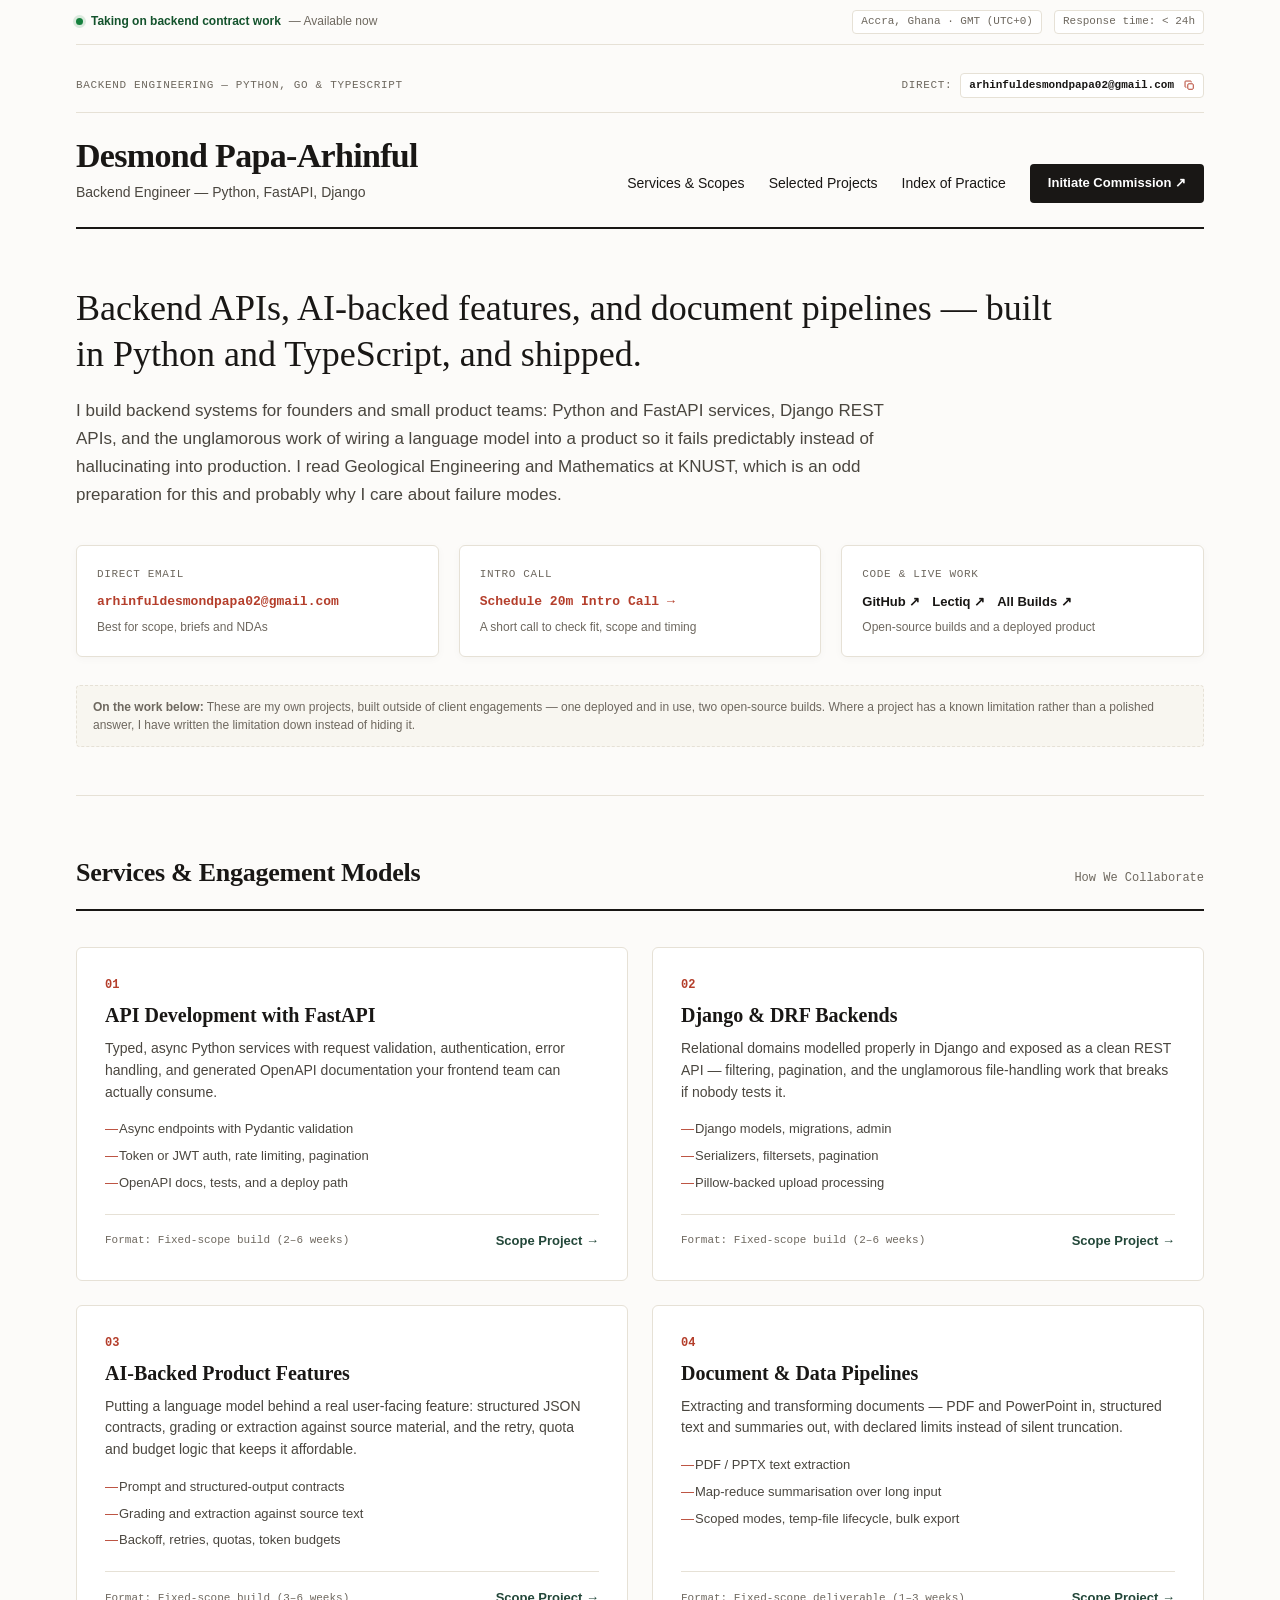
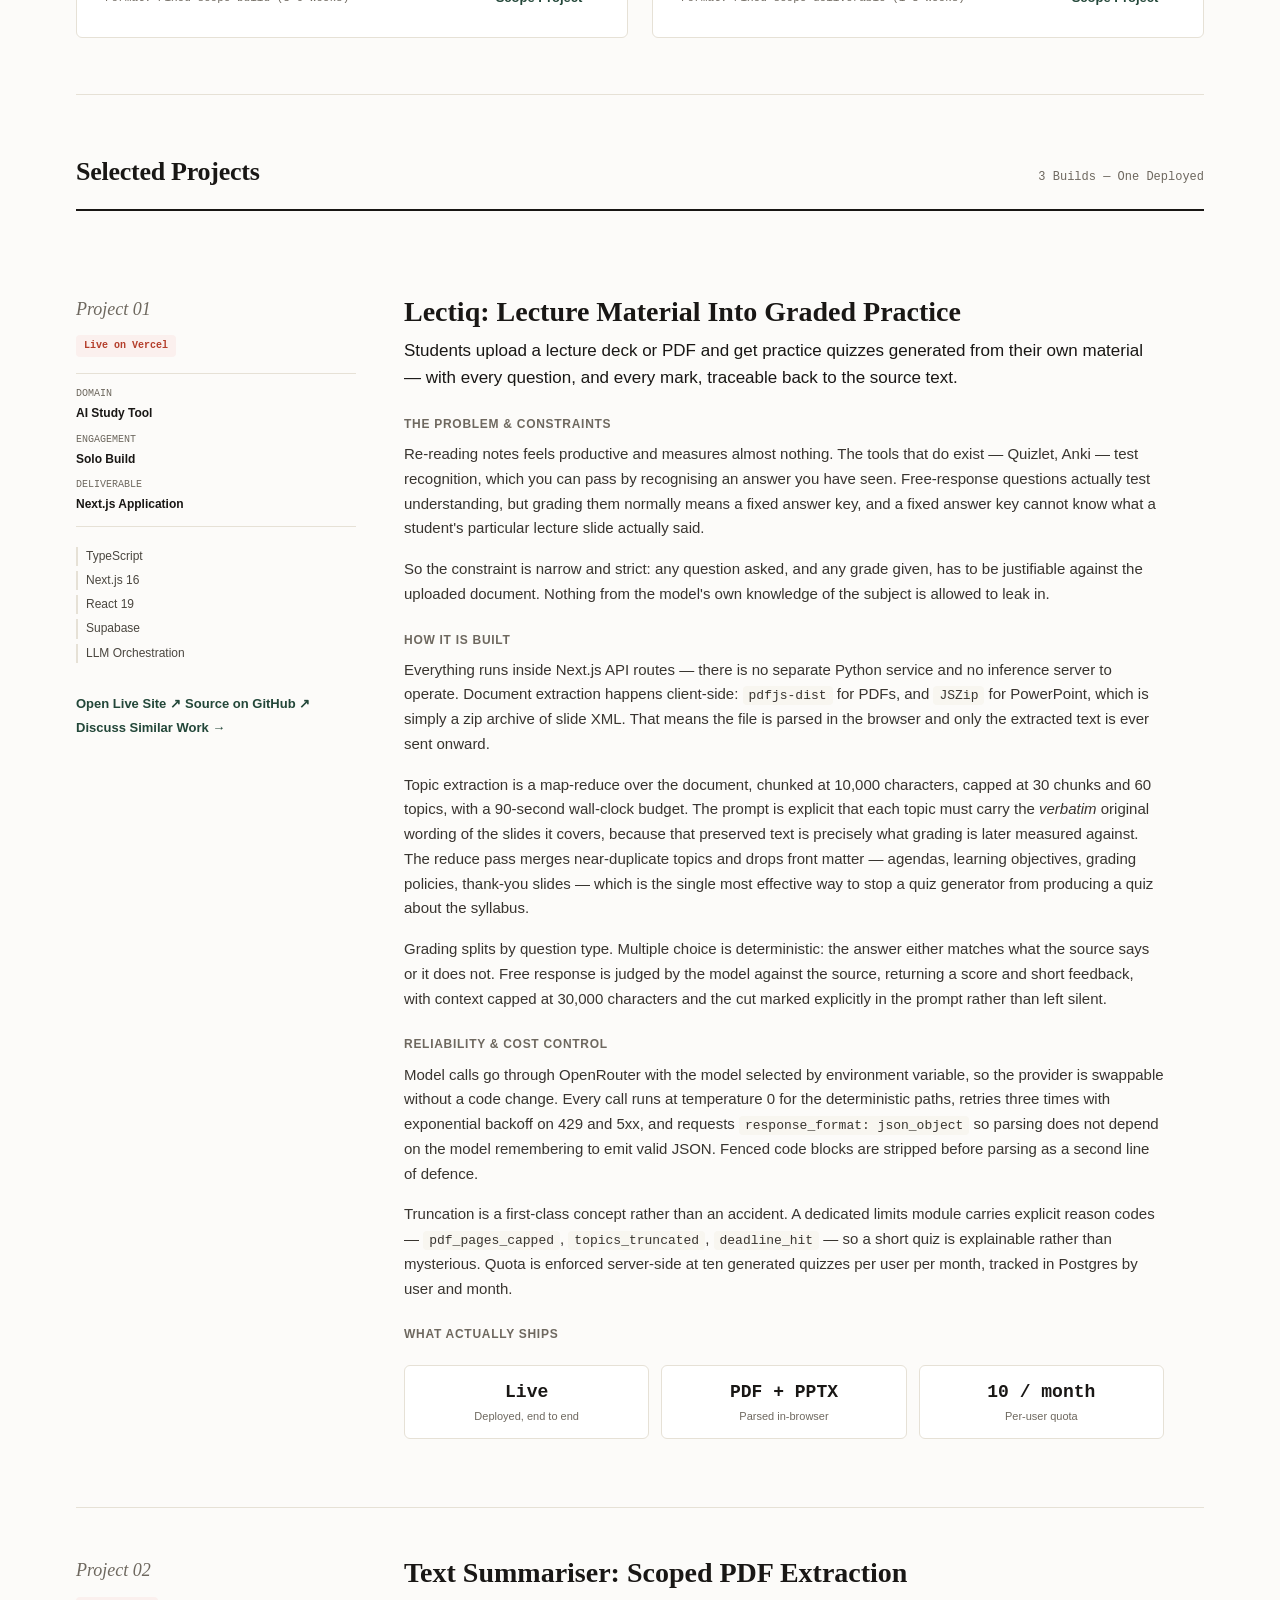
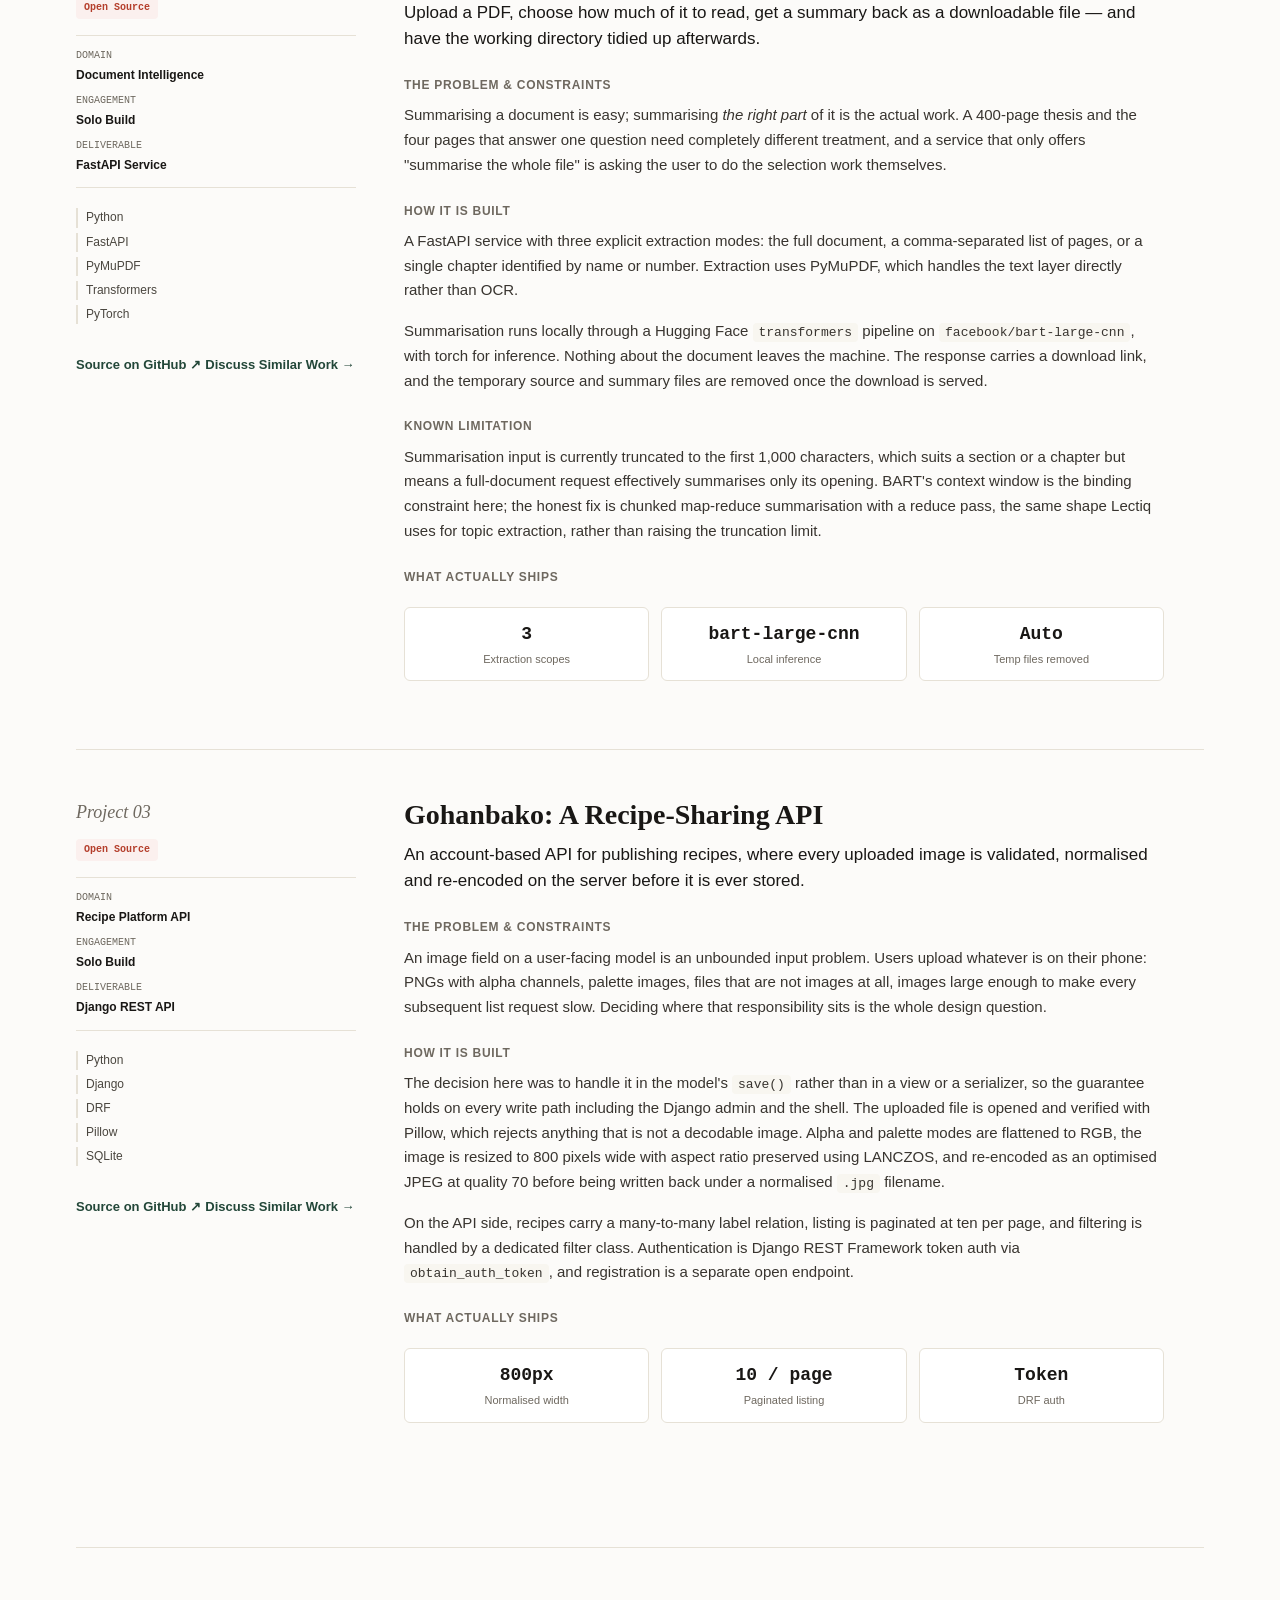
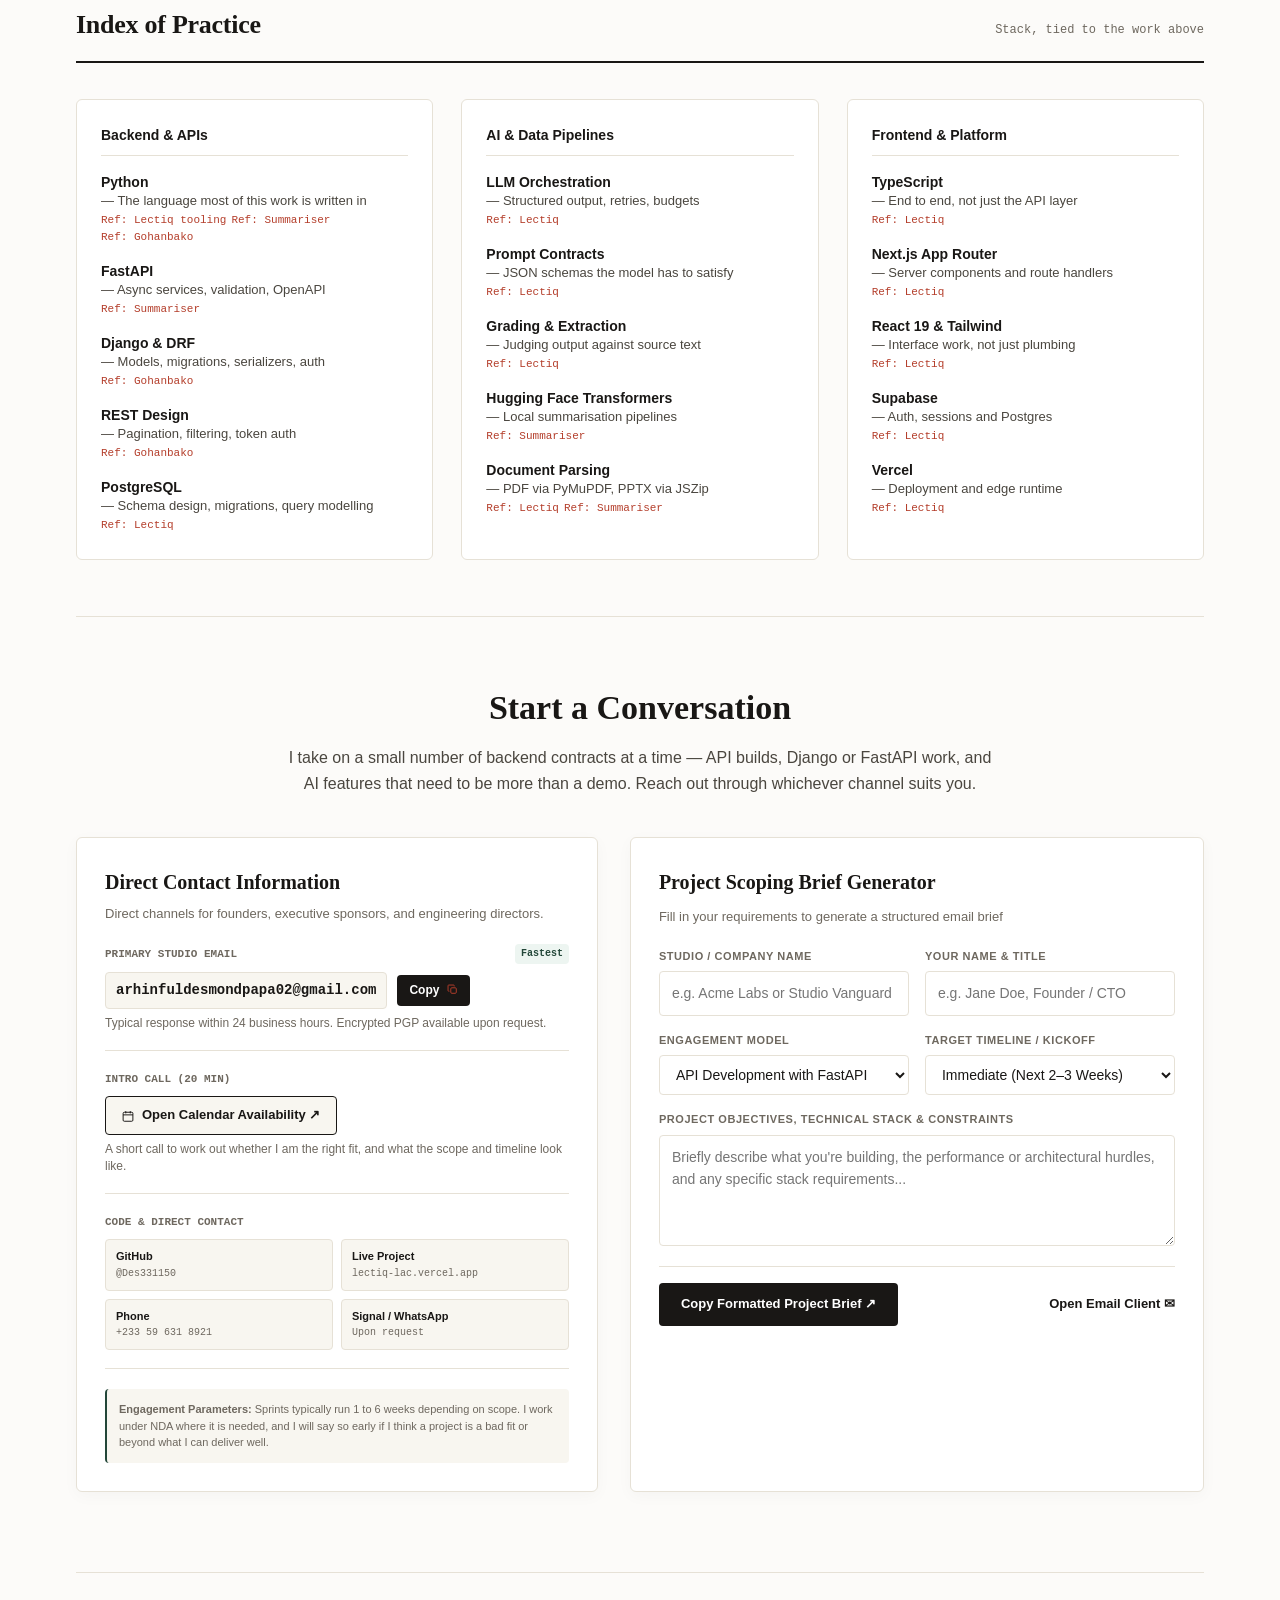
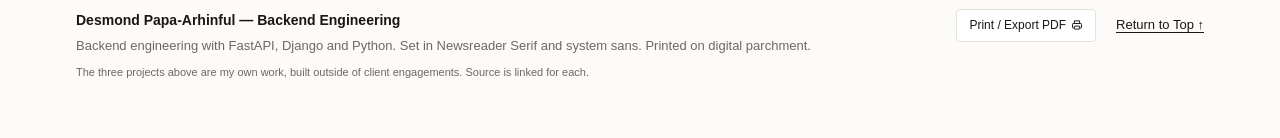
==== commit 4219cebf: "Remove the prototype switcher from the live site The badge and the "Master Prototype Hub" footer lin" ====
--- a/index.html
+++ b/index.html
@@ -3,10 +3,8 @@
 <head>
   <meta charset="UTF-8">
   <meta name="viewport" content="width=device-width, initial-scale=1.0">
-  <script>document.documentElement.classList.add('js')</script>
   <title>Desmond Papa-Arhinful — Backend Engineer (Python · FastAPI · Django)</title>
   <link rel="stylesheet" href="shared/base.css">
-  <link rel="stylesheet" href="shared/switcher-badge.css">
   <link rel="stylesheet" href="style.css">
 </head>
 <body>
@@ -652,10 +650,9 @@
       <div class="colophon-left">
         <strong>Desmond Papa-Arhinful — Backend Engineering</strong>
         <p>Backend engineering with FastAPI, Django and Python. Set in Newsreader Serif and system sans. Printed on digital parchment.</p>
-        <p class="colophon-disclaimer">All four case studies are illustrative placeholders, not records of paid client engagements.</p>
+        <p class="colophon-disclaimer">The three projects above are my own work, built outside of client engagements. Source is linked for each.</p>
       </div>
       <div class="colophon-right">
-        <a href="prototypes/index.html" class="colophon-hub-link">← Master Prototype Hub</a>
         <button class="btn-print-portfolio" id="btnPrintPortfolio">Print / Export PDF <svg class="inline-icon" viewBox="0 0 16 16" width="12" height="12" fill="none" stroke="currentColor" stroke-width="1.3" aria-hidden="true"><path d="M4.5 6V2.5h7V6M4.5 12H3a1 1 0 0 1-1-1V7a1 1 0 0 1 1-1h10a1 1 0 0 1 1 1v4a1 1 0 0 1-1 1h-1.5"/><rect x="4.5" y="9.5" width="7" height="4" rx="0.5"/></svg></button>
         <a href="#selected-works">Return to Top ↑</a>
       </div>
@@ -663,6 +660,5 @@
   </div>
 
   <script src="app.js"></script>
-  <script src="shared/switcher-badge.js"></script>
 </body>
 </html>
--- a/style.css
+++ b/style.css
@@ -1290,7 +1290,6 @@
   .availability-strip,
   .quick-access-deck,
   .scoping-generator-card,
-  .switcher-badge,
   .btn-print-portfolio,
   .btn-quick-copy {
     display: none !important;
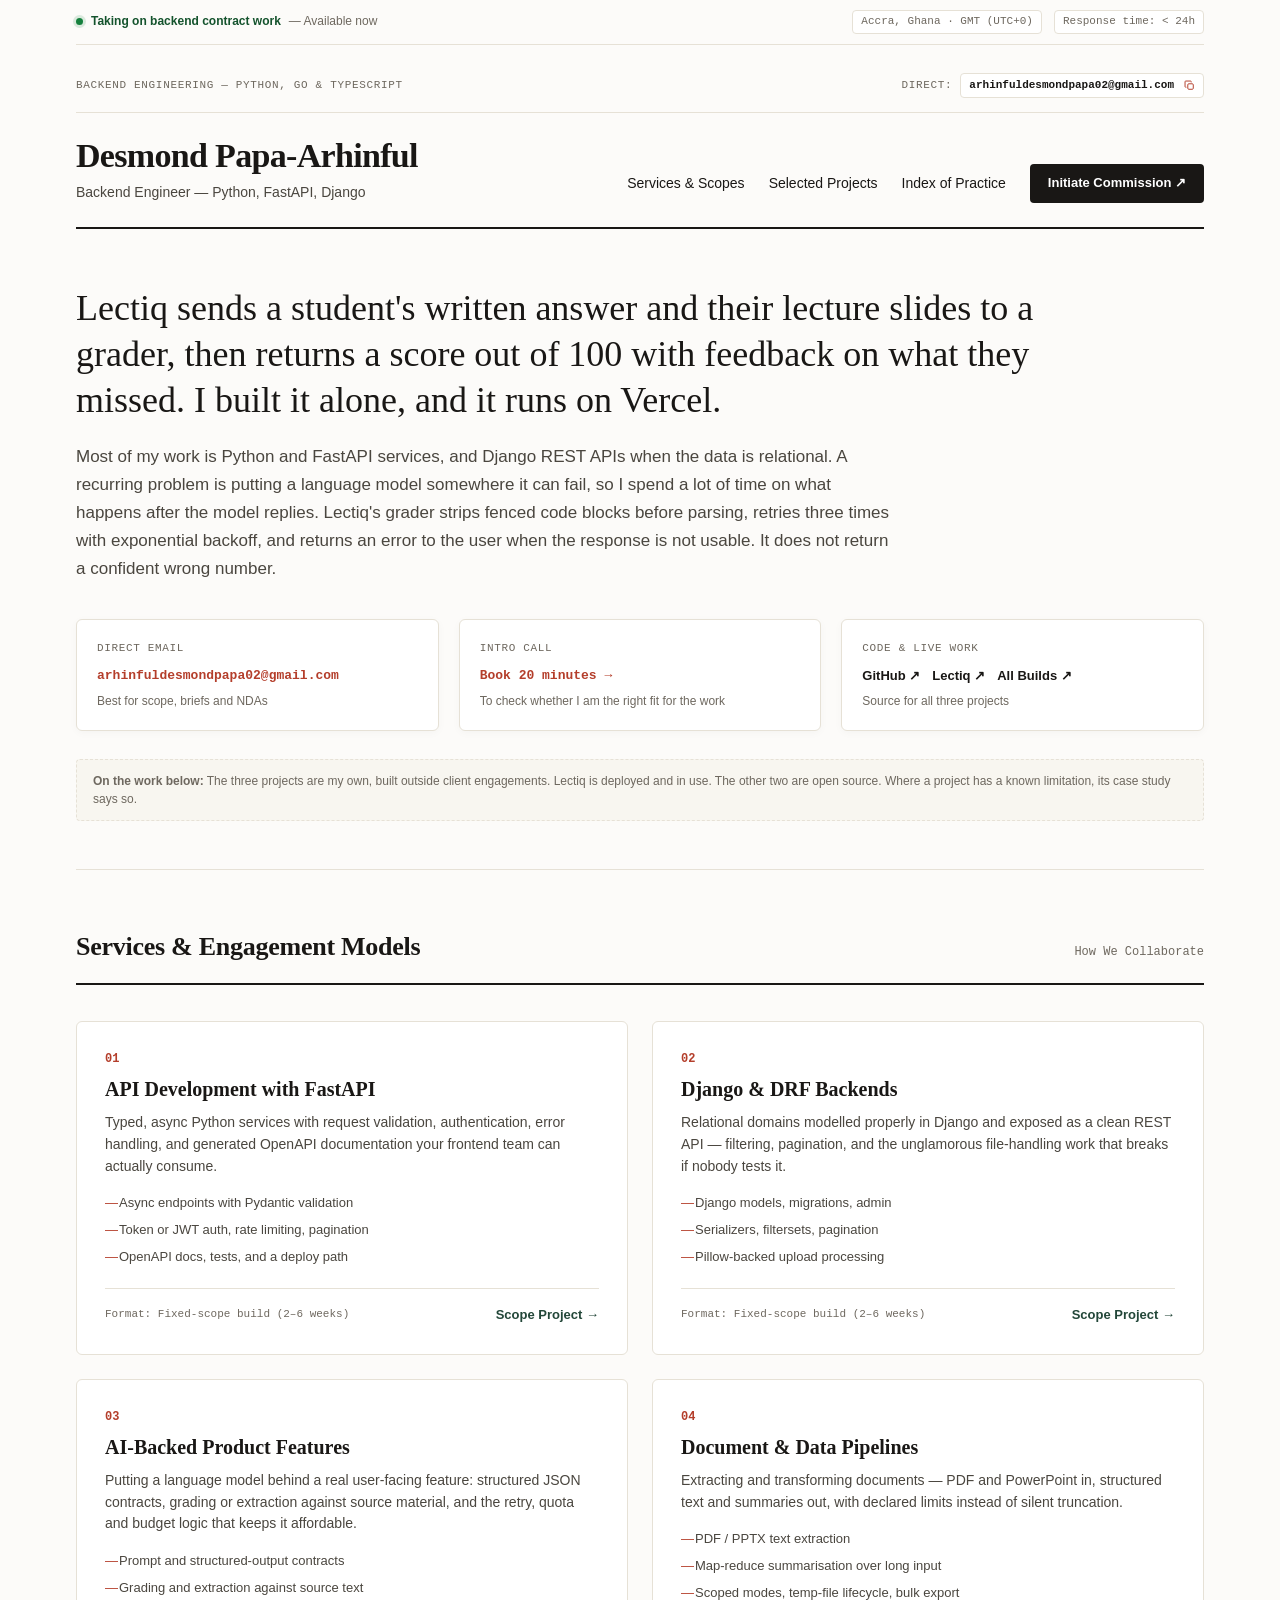
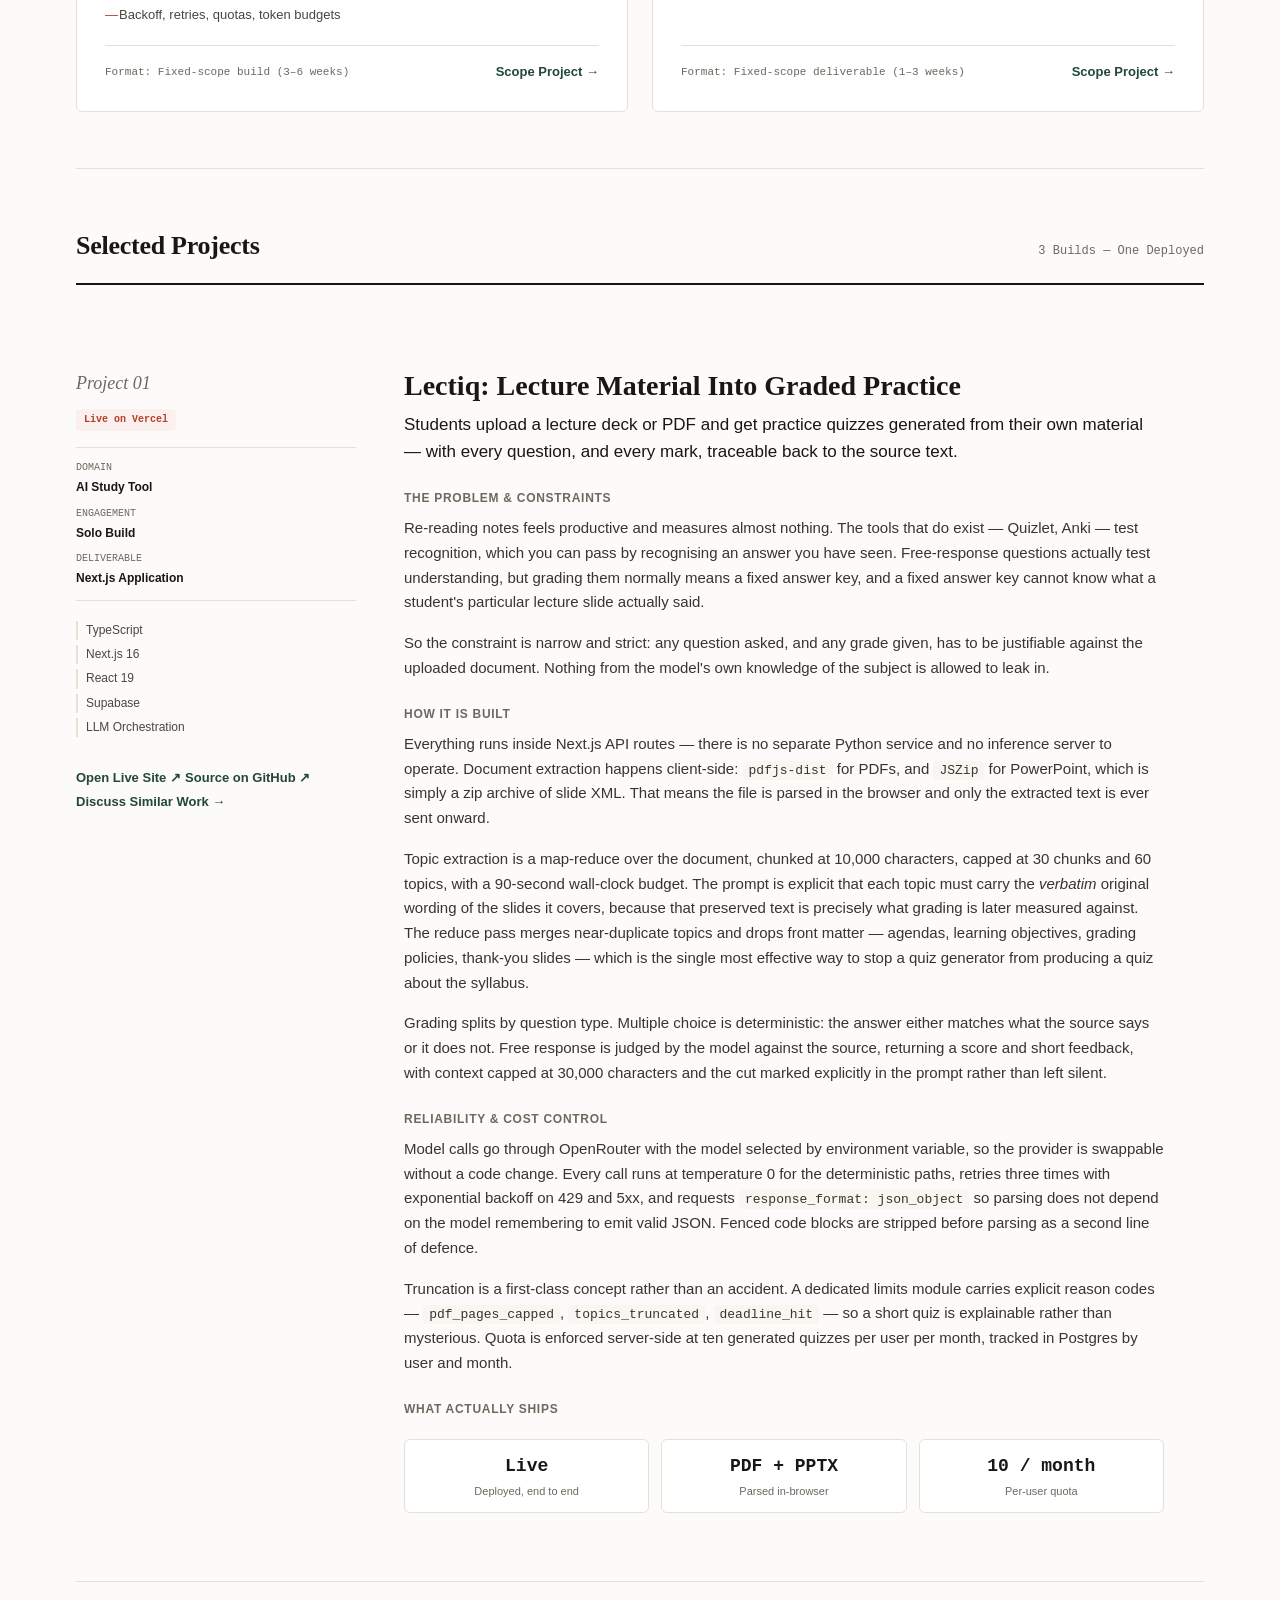
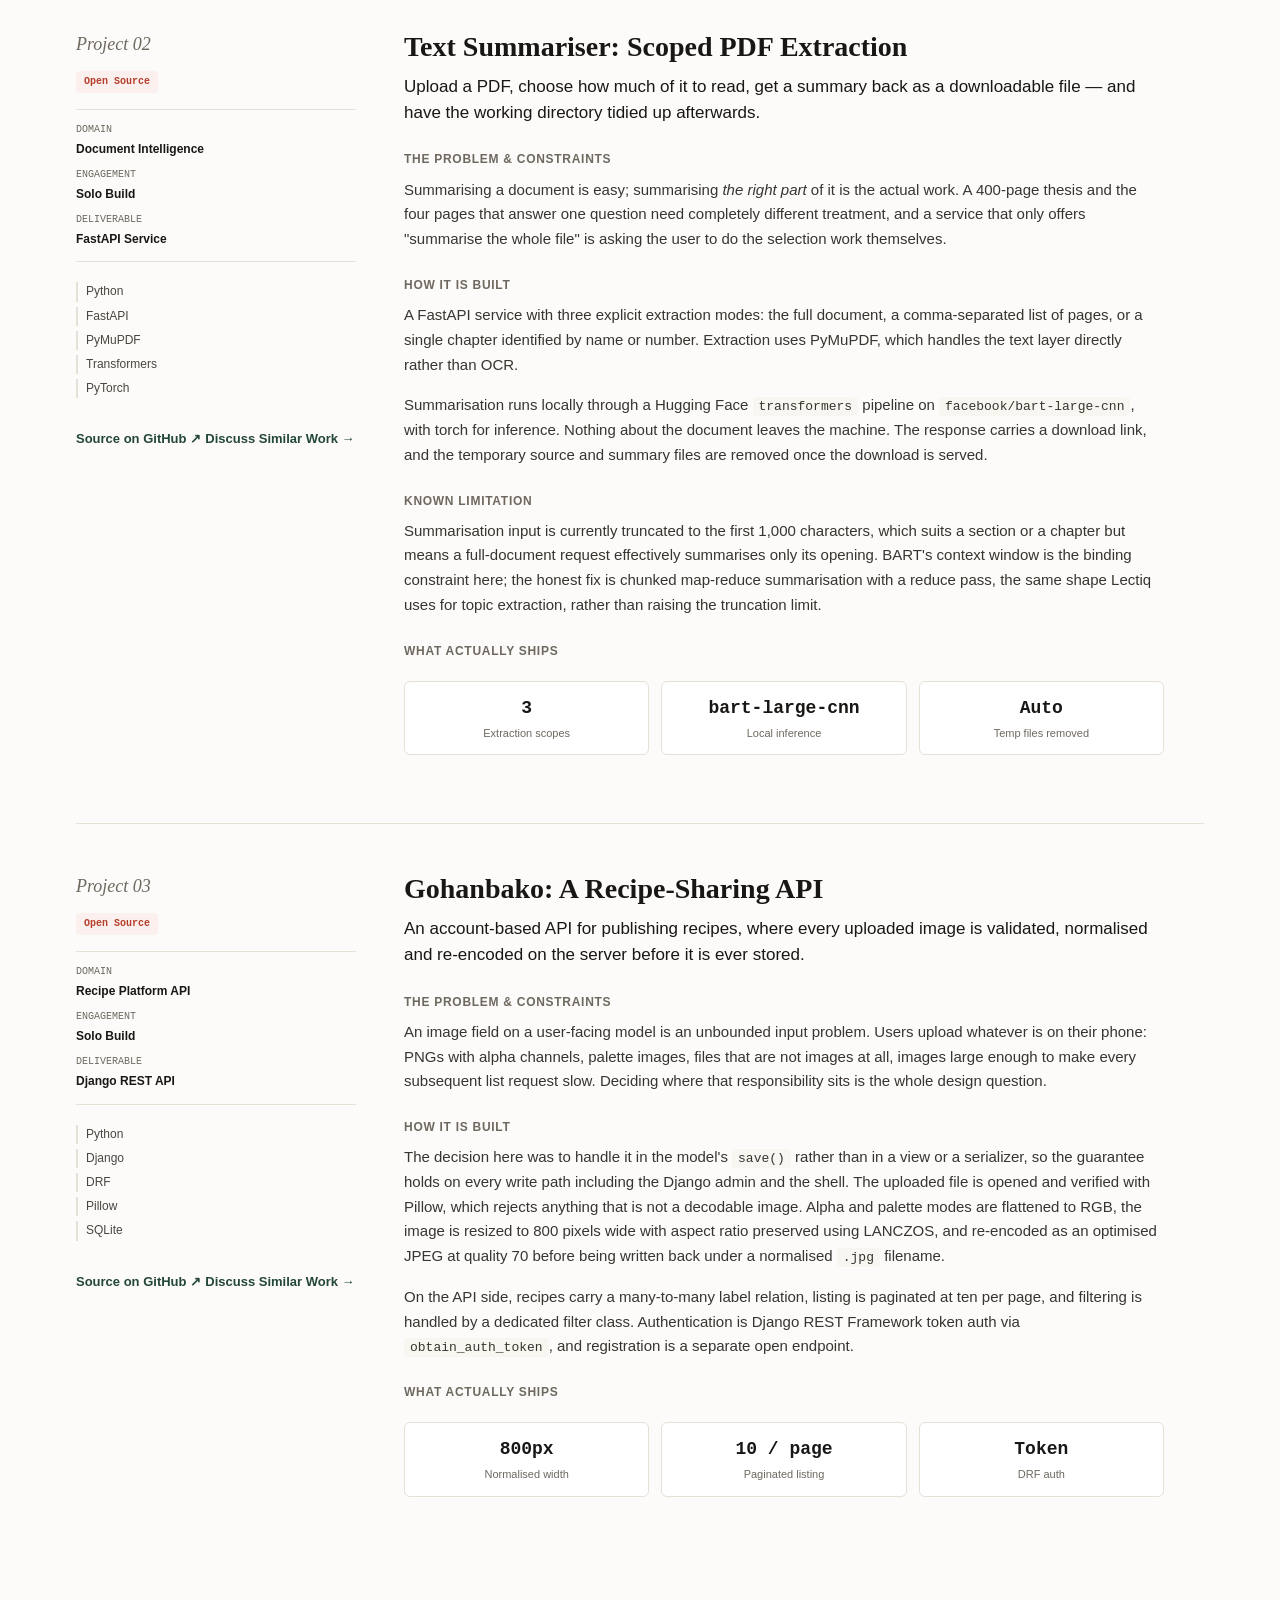
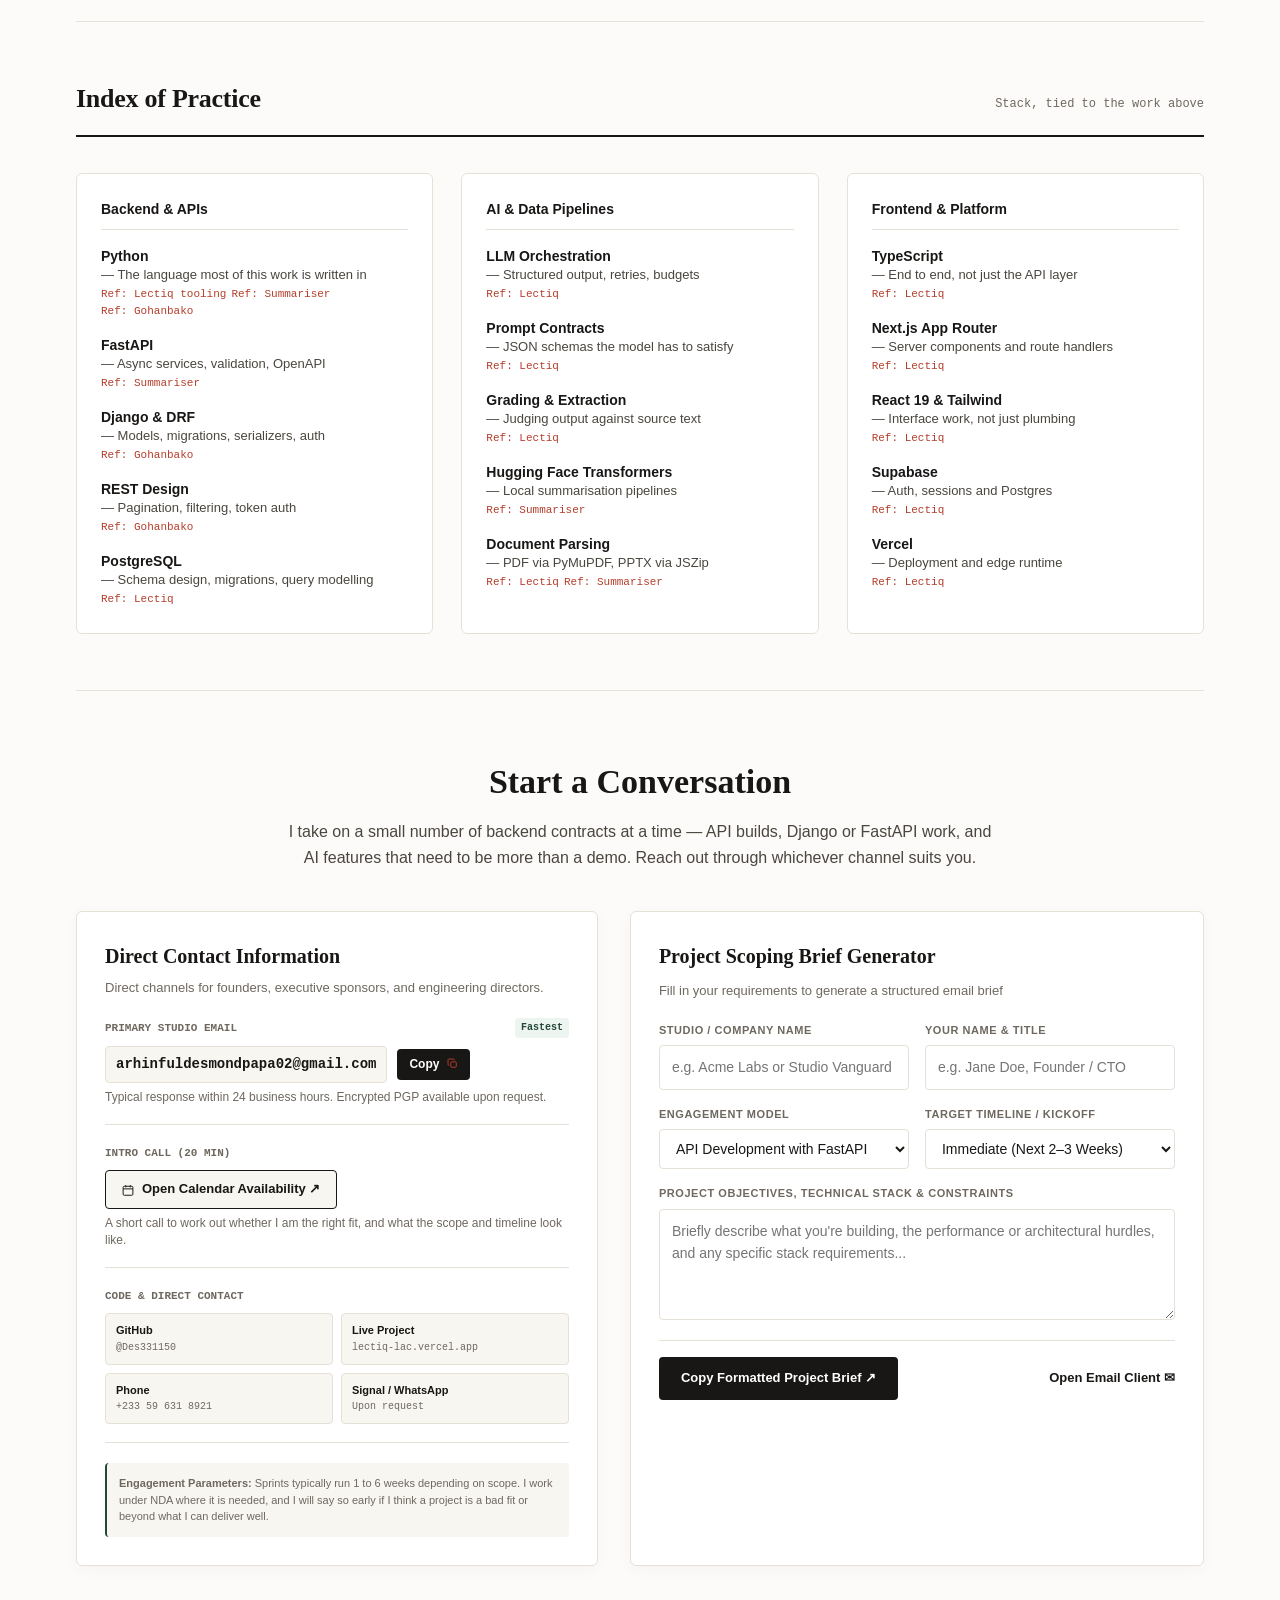
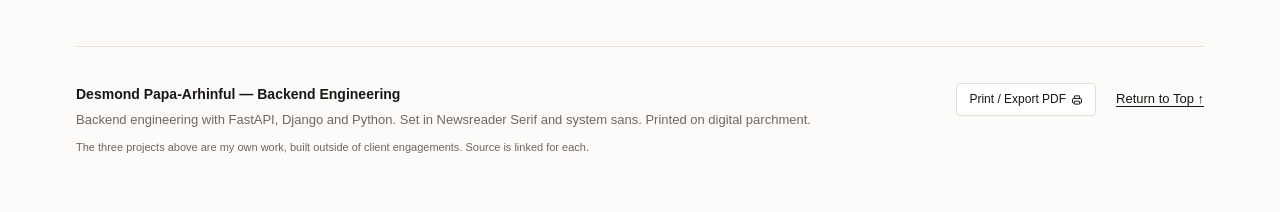
==== commit ffe7734a: "Rewrite the hero with the unslop skill The old hero opened with a category list, then repeated the s" ====
--- a/index.html
+++ b/index.html
@@ -68,10 +68,10 @@
     <section class="monograph-curation">
       <div class="curation-statement">
         <h2 class="statement-headline">
-          Backend APIs, AI-backed features, and document pipelines — built in Python and TypeScript, and shipped.
+          Lectiq sends a student's written answer and their lecture slides to a grader, then returns a score out of 100 with feedback on what they missed. I built it alone, and it runs on Vercel.
         </h2>
         <p class="statement-text">
-          I build backend systems for founders and small product teams: Python and FastAPI services, Django REST APIs, and the unglamorous work of wiring a language model into a product so it fails predictably instead of hallucinating into production. I read Geological Engineering and Mathematics at KNUST, which is an odd preparation for this and probably why I care about failure modes.
+          Most of my work is Python and FastAPI services, and Django REST APIs when the data is relational. A recurring problem is putting a language model somewhere it can fail, so I spend a lot of time on what happens after the model replies. Lectiq's grader strips fenced code blocks before parsing, retries three times with exponential backoff, and returns an error to the user when the response is not usable. It does not return a confident wrong number.
         </p>
       </div>
 
@@ -83,9 +83,9 @@
           <span class="tile-hint">Best for scope, briefs and NDAs</span>
         </div>
         <div class="access-tile">
-          <span class="tile-label">Intro Call</span>
-          <a href="#contact" class="tile-link" id="btnScrollBooking">Schedule 20m Intro Call →</a>
-          <span class="tile-hint">A short call to check fit, scope and timing</span>
+          <span class="tile-label">Intro call</span>
+          <a href="#contact" class="tile-link" id="btnScrollBooking">Book 20 minutes &rarr;</a>
+          <span class="tile-hint">To check whether I am the right fit for the work</span>
         </div>
         <div class="access-tile">
           <span class="tile-label">Code &amp; Live Work</span>
@@ -94,12 +94,12 @@
             <a href="https://lectiq-lac.vercel.app/" target="_blank" rel="noopener" class="ext-link">Lectiq ↗</a>
             <a href="https://github.com/Des331150?tab=repositories" target="_blank" rel="noopener" class="ext-link">All Builds ↗</a>
           </div>
-          <span class="tile-hint">Open-source builds and a deployed product</span>
+          <span class="tile-hint">Source for all three projects</span>
         </div>
       </div>
 
       <div class="standin-curation-notice">
-        <strong>On the work below:</strong> These are my own projects, built outside of client engagements — one deployed and in use, two open-source builds. Where a project has a known limitation rather than a polished answer, I have written the limitation down instead of hiding it.
+        <strong>On the work below:</strong> The three projects are my own, built outside client engagements. Lectiq is deployed and in use. The other two are open source. Where a project has a known limitation, its case study says so.
       </div>
     </section>
 
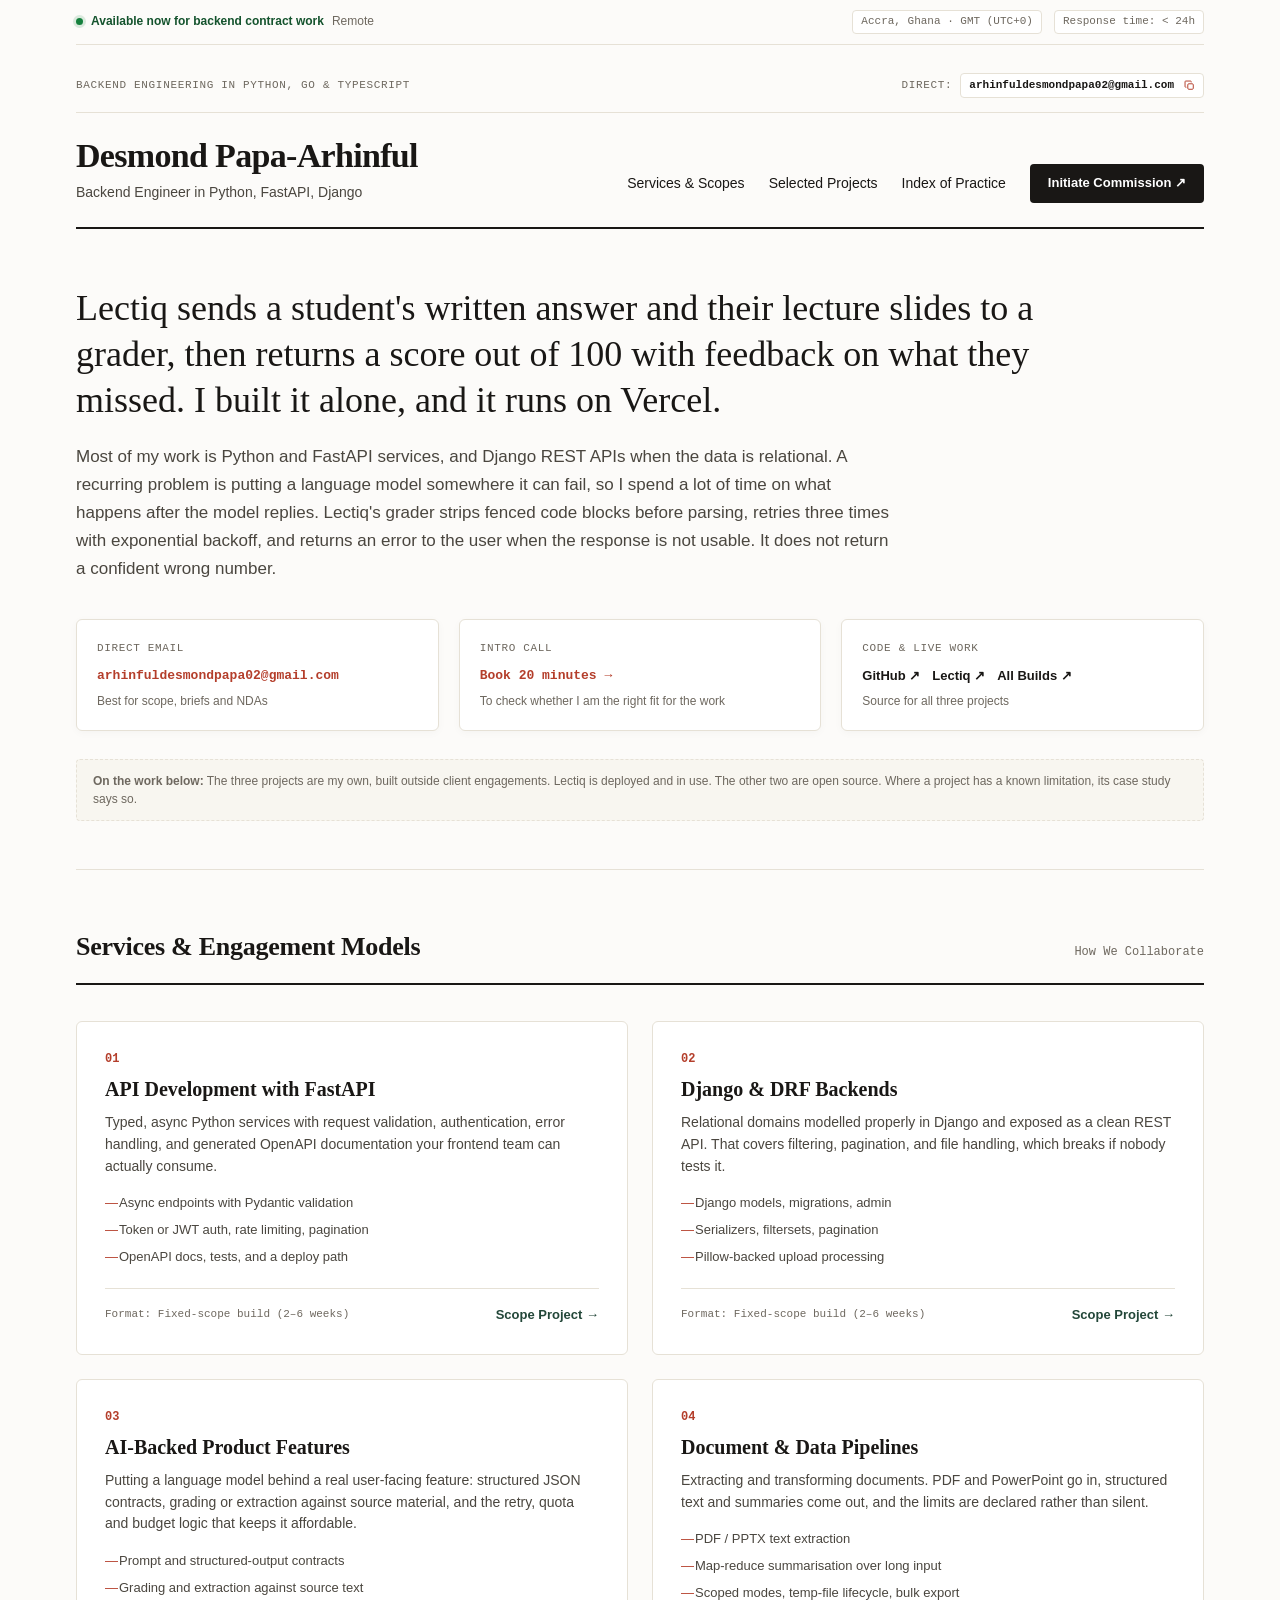
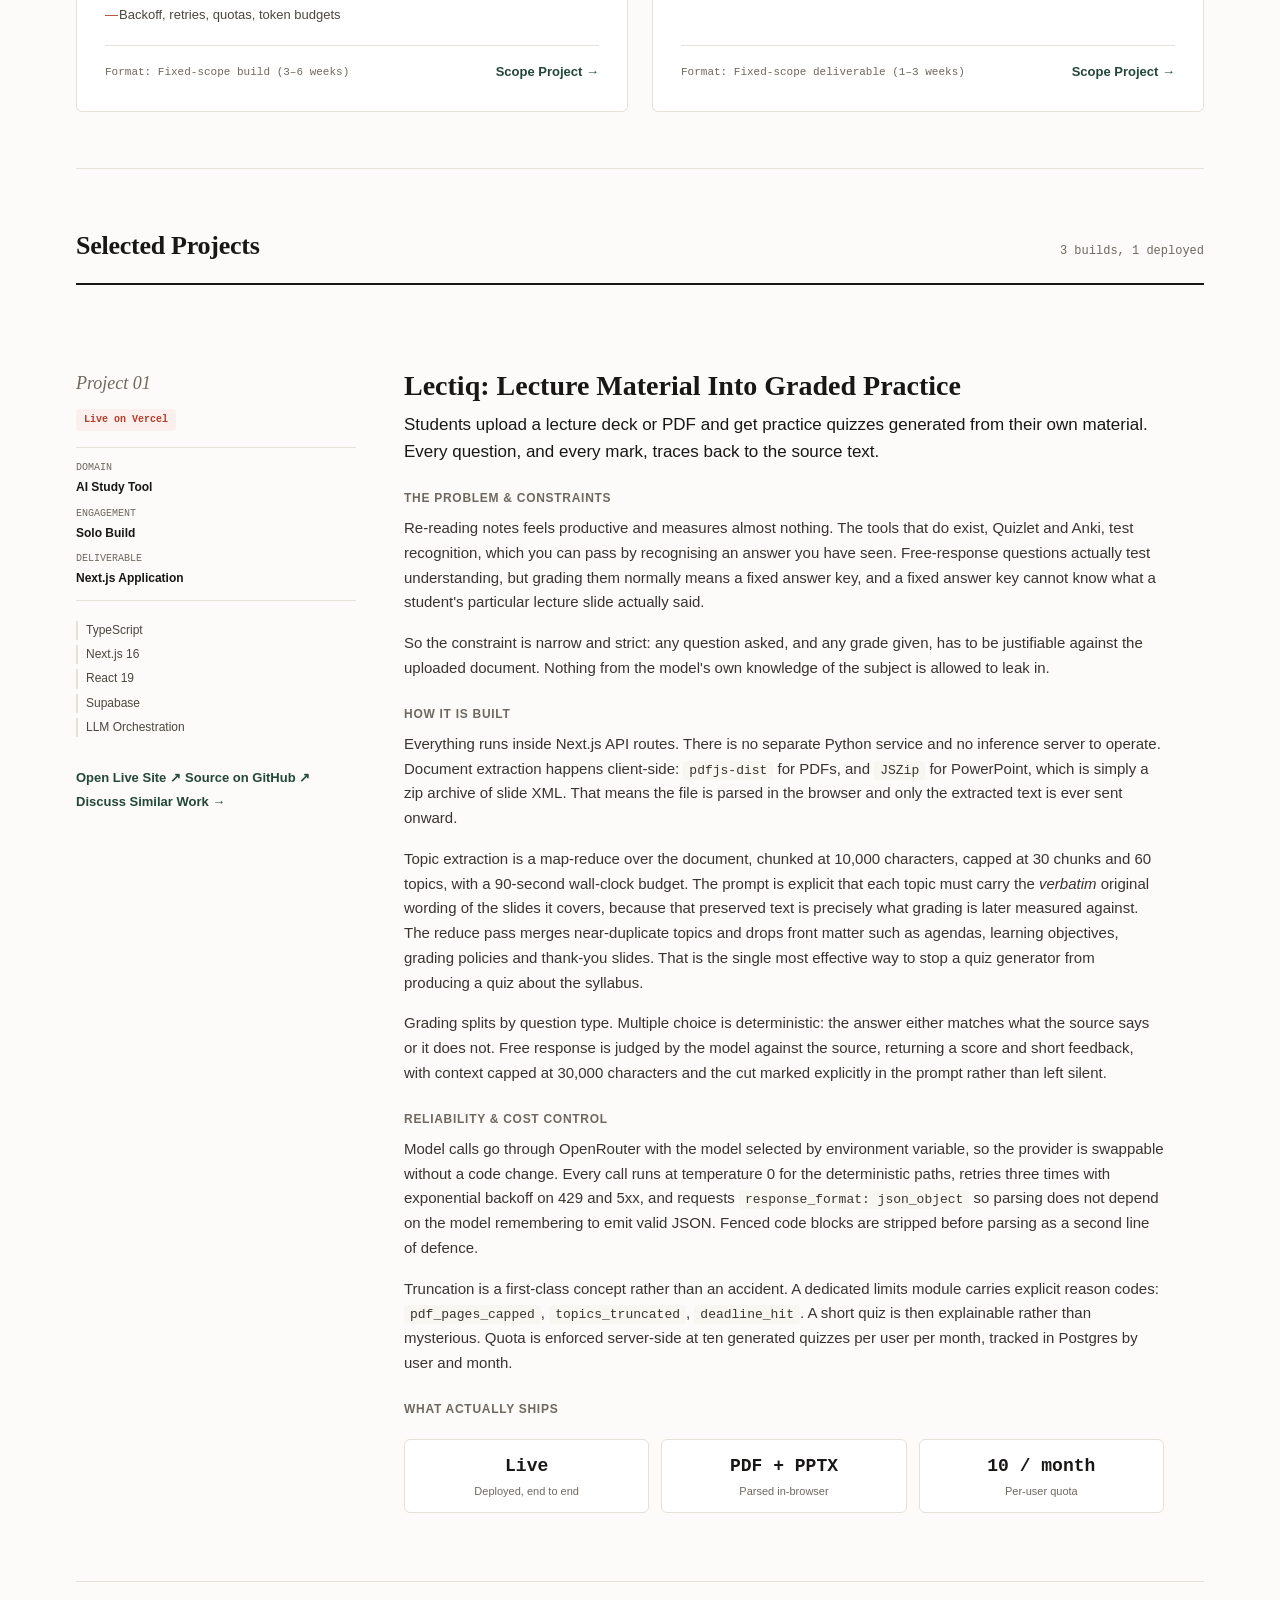
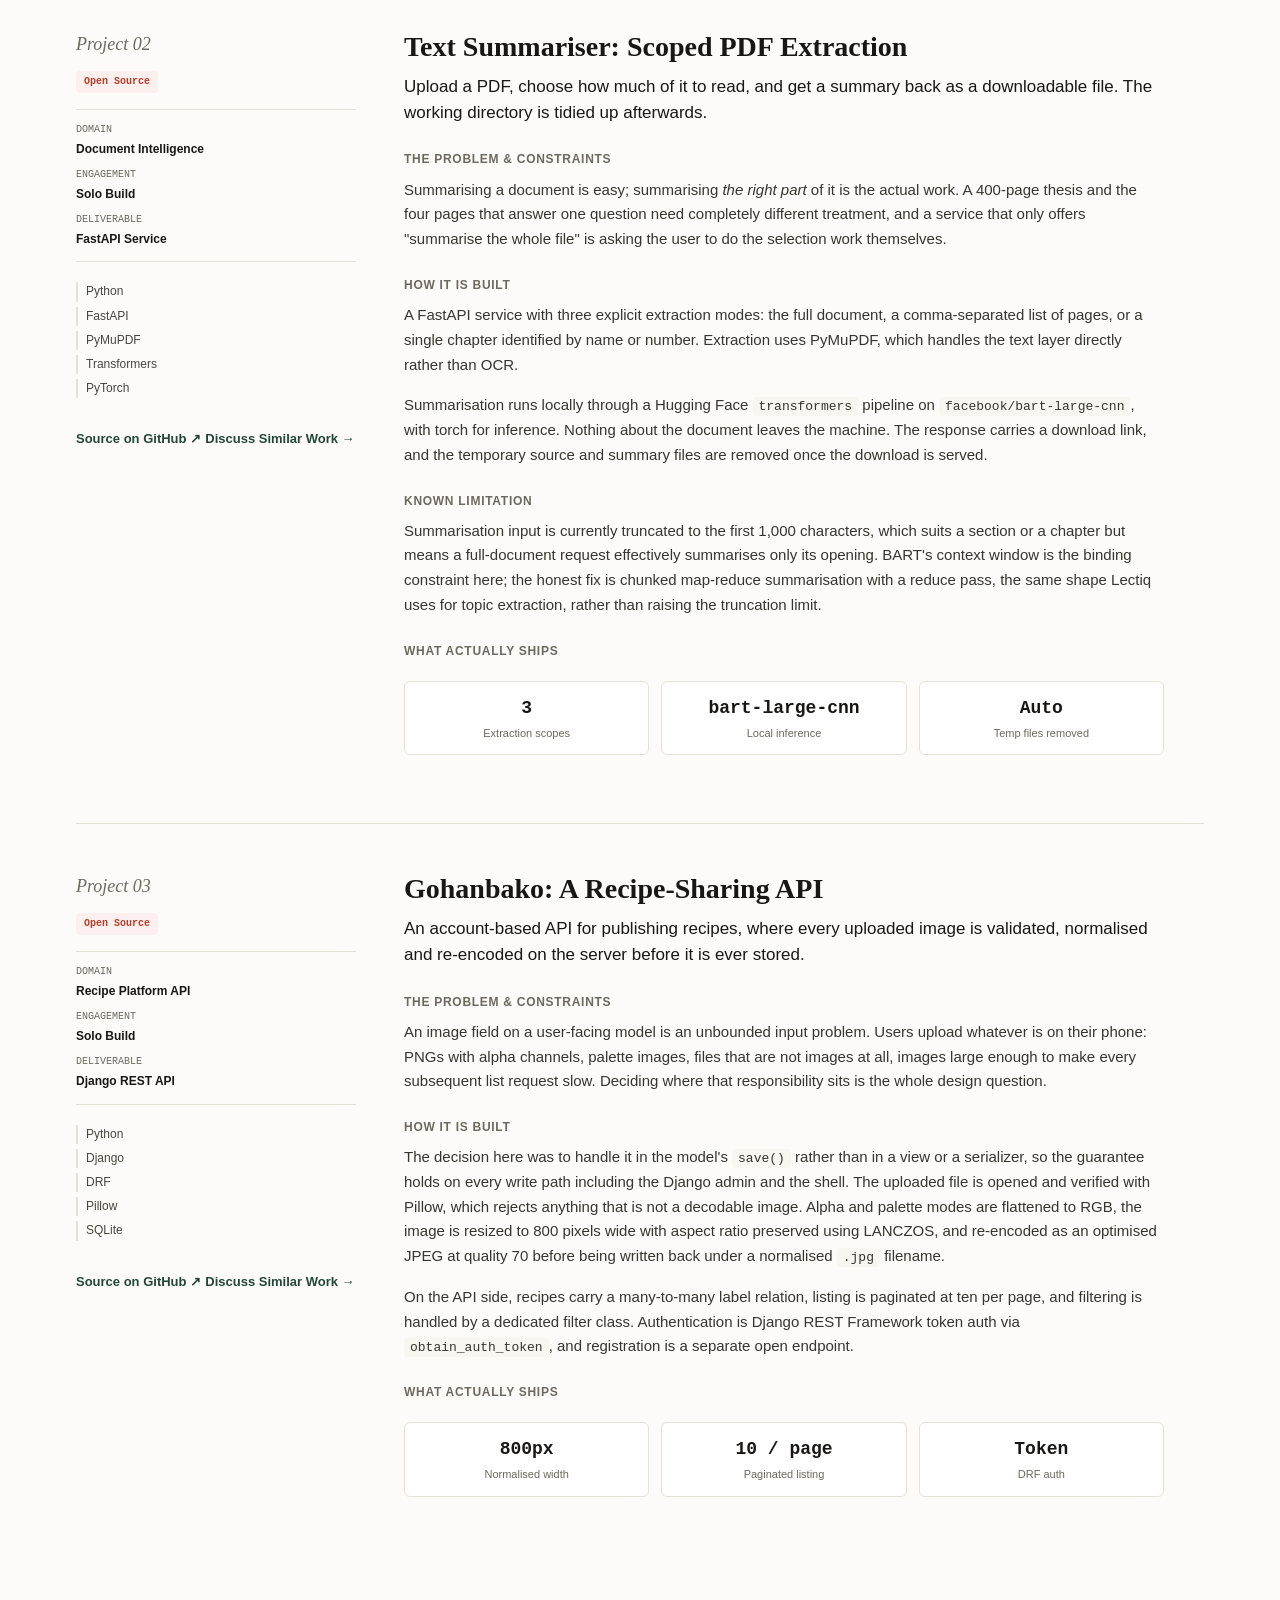
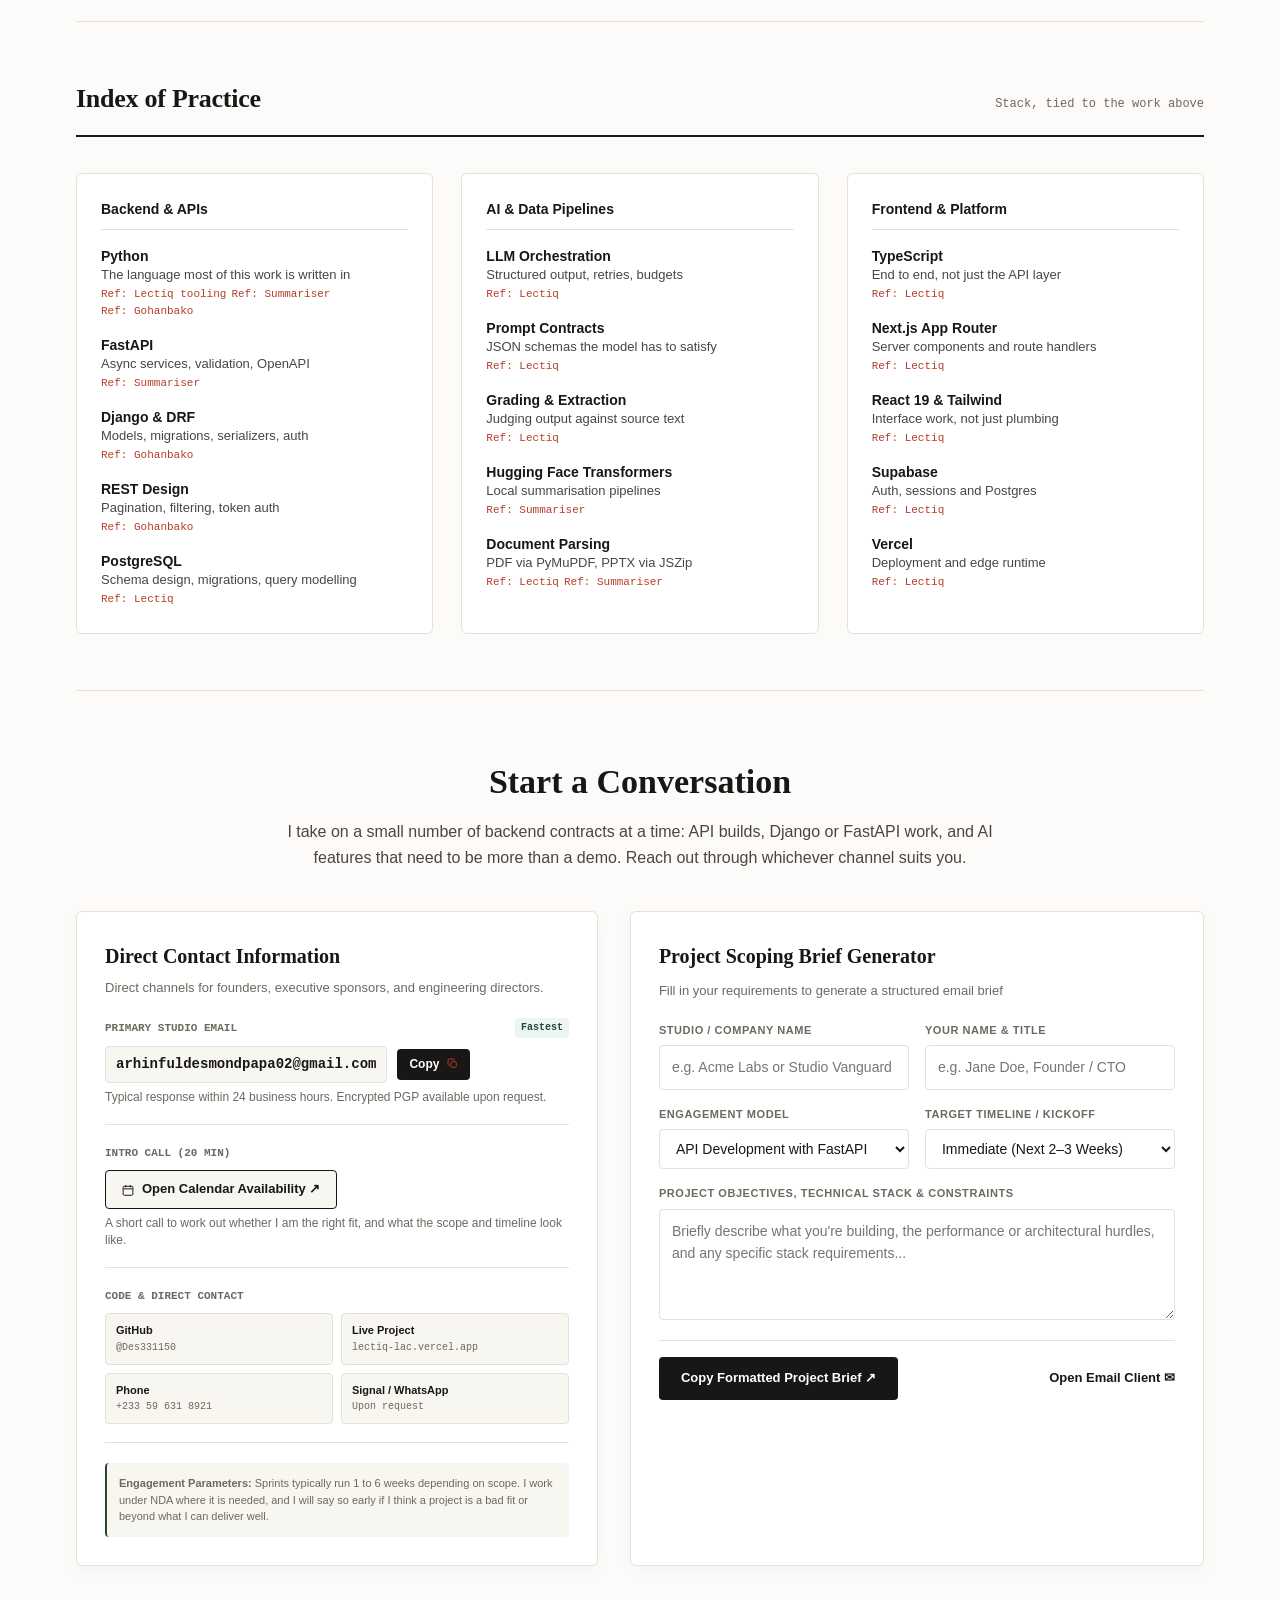
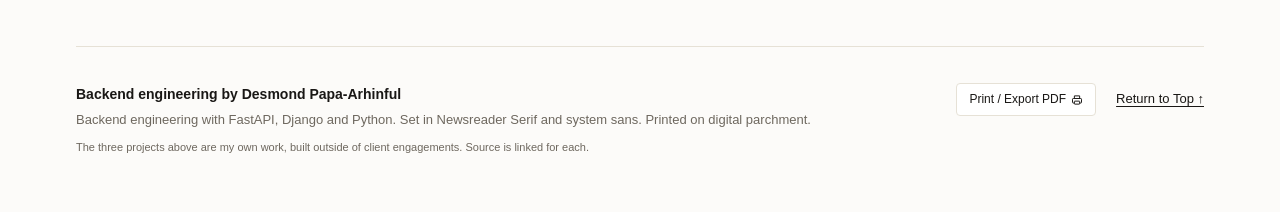
==== commit 4bf25575: "Remove all 33 em dashes (unslop rule 13) Rule 13 bans em dashes outright, and permits only full stop" ====
--- a/index.html
+++ b/index.html
@@ -3,7 +3,7 @@
 <head>
   <meta charset="UTF-8">
   <meta name="viewport" content="width=device-width, initial-scale=1.0">
-  <title>Desmond Papa-Arhinful — Backend Engineer (Python · FastAPI · Django)</title>
+  <title>Desmond Papa-Arhinful, Backend Engineer (Python · FastAPI · Django)</title>
   <link rel="stylesheet" href="shared/base.css">
   <link rel="stylesheet" href="style.css">
 </head>
@@ -13,8 +13,8 @@
     <aside class="availability-strip">
       <div class="availability-left">
         <span class="status-pulse-dot"></span>
-        <span class="availability-status">Taking on backend contract work</span>
-        <span class="availability-window">— Available now</span>
+        <span class="availability-status">Available now for backend contract work</span>
+        <span class="availability-window">Remote</span>
       </div>
       <div class="availability-right">
         <span class="tz-pill">Accra, Ghana · GMT (UTC+0)</span>
@@ -25,7 +25,7 @@
     <!-- Top Monograph Header / Masthead -->
     <header class="monograph-masthead">
       <div class="masthead-top">
-        <div class="folio-edition">Backend Engineering — Python, Go &amp; TypeScript</div>
+        <div class="folio-edition">Backend Engineering in Python, Go &amp; TypeScript</div>
         <div class="folio-direct-contact">
           <span class="direct-email-label">Direct:</span>
           <button class="btn-quick-copy" id="btnQuickCopyEmail" title="Click to copy email address">
@@ -38,7 +38,7 @@
       <div class="masthead-main">
         <div class="author-block">
           <h1 class="author-name">Desmond Papa-Arhinful</h1>
-          <p class="author-title">Backend Engineer — Python, FastAPI, Django</p>
+          <p class="author-title">Backend Engineer in Python, FastAPI, Django</p>
         </div>
         <nav class="monograph-nav" aria-label="Main Navigation">
           <a href="#services" class="nav-item">Services &amp; Scopes</a>
@@ -131,7 +131,7 @@
           <div class="service-number">02</div>
           <h3 class="service-name">Django &amp; DRF Backends</h3>
           <p class="service-desc">
-            Relational domains modelled properly in Django and exposed as a clean REST API — filtering, pagination, and the unglamorous file-handling work that breaks if nobody tests it.
+            Relational domains modelled properly in Django and exposed as a clean REST API. That covers filtering, pagination, and file handling, which breaks if nobody tests it.
           </p>
           <ul class="service-deliverables">
             <li>Django models, migrations, admin</li>
@@ -163,7 +163,7 @@
           <div class="service-number">04</div>
           <h3 class="service-name">Document &amp; Data Pipelines</h3>
           <p class="service-desc">
-            Extracting and transforming documents — PDF and PowerPoint in, structured text and summaries out, with declared limits instead of silent truncation.
+            Extracting and transforming documents. PDF and PowerPoint go in, structured text and summaries come out, and the limits are declared rather than silent.
           </p>
           <ul class="service-deliverables">
             <li>PDF / PPTX text extraction</li>
@@ -182,7 +182,7 @@
     <section id="selected-works" class="works-collection" aria-label="Selected projects">
       <div class="section-title-bar">
         <h2 class="section-title">Selected Projects</h2>
-        <span class="section-meta">3 Builds — One Deployed</span>
+        <span class="section-meta">3 builds, 1 deployed</span>
       </div>
 
       <article class="work-spread" id="spread-01">
@@ -222,13 +222,13 @@
         <div class="spread-body">
           <h3 class="spread-title">Lectiq: Lecture Material Into Graded Practice</h3>
           <p class="spread-lead">
-            Students upload a lecture deck or PDF and get practice quizzes generated from their own material — with every question, and every mark, traceable back to the source text.
+            Students upload a lecture deck or PDF and get practice quizzes generated from their own material. Every question, and every mark, traces back to the source text.
           </p>
 
           <div class="spread-prose">
             <h4>The Problem &amp; Constraints</h4>
             <p>
-              Re-reading notes feels productive and measures almost nothing. The tools that do exist — Quizlet, Anki — test recognition, which you can pass by recognising an answer you have seen. Free-response questions actually test understanding, but grading them normally means a fixed answer key, and a fixed answer key cannot know what a student's particular lecture slide actually said.
+              Re-reading notes feels productive and measures almost nothing. The tools that do exist, Quizlet and Anki, test recognition, which you can pass by recognising an answer you have seen. Free-response questions actually test understanding, but grading them normally means a fixed answer key, and a fixed answer key cannot know what a student's particular lecture slide actually said.
             </p>
             <p>
               So the constraint is narrow and strict: any question asked, and any grade given, has to be justifiable against the uploaded document. Nothing from the model's own knowledge of the subject is allowed to leak in.
@@ -236,10 +236,10 @@
 
             <h4>How It Is Built</h4>
             <p>
-              Everything runs inside Next.js API routes — there is no separate Python service and no inference server to operate. Document extraction happens client-side: <code>pdfjs-dist</code> for PDFs, and <code>JSZip</code> for PowerPoint, which is simply a zip archive of slide XML. That means the file is parsed in the browser and only the extracted text is ever sent onward.
-            </p>
-            <p>
-              Topic extraction is a map-reduce over the document, chunked at 10,000 characters, capped at 30 chunks and 60 topics, with a 90-second wall-clock budget. The prompt is explicit that each topic must carry the <em>verbatim</em> original wording of the slides it covers, because that preserved text is precisely what grading is later measured against. The reduce pass merges near-duplicate topics and drops front matter — agendas, learning objectives, grading policies, thank-you slides — which is the single most effective way to stop a quiz generator from producing a quiz about the syllabus.
+              Everything runs inside Next.js API routes. There is no separate Python service and no inference server to operate. Document extraction happens client-side: <code>pdfjs-dist</code> for PDFs, and <code>JSZip</code> for PowerPoint, which is simply a zip archive of slide XML. That means the file is parsed in the browser and only the extracted text is ever sent onward.
+            </p>
+            <p>
+              Topic extraction is a map-reduce over the document, chunked at 10,000 characters, capped at 30 chunks and 60 topics, with a 90-second wall-clock budget. The prompt is explicit that each topic must carry the <em>verbatim</em> original wording of the slides it covers, because that preserved text is precisely what grading is later measured against. The reduce pass merges near-duplicate topics and drops front matter such as agendas, learning objectives, grading policies and thank-you slides. That is the single most effective way to stop a quiz generator from producing a quiz about the syllabus.
             </p>
             <p>
               Grading splits by question type. Multiple choice is deterministic: the answer either matches what the source says or it does not. Free response is judged by the model against the source, returning a score and short feedback, with context capped at 30,000 characters and the cut marked explicitly in the prompt rather than left silent.
@@ -250,7 +250,7 @@
               Model calls go through OpenRouter with the model selected by environment variable, so the provider is swappable without a code change. Every call runs at temperature 0 for the deterministic paths, retries three times with exponential backoff on 429 and 5xx, and requests <code>response_format: json_object</code> so parsing does not depend on the model remembering to emit valid JSON. Fenced code blocks are stripped before parsing as a second line of defence.
             </p>
             <p>
-              Truncation is a first-class concept rather than an accident. A dedicated limits module carries explicit reason codes — <code>pdf_pages_capped</code>, <code>topics_truncated</code>, <code>deadline_hit</code> — so a short quiz is explainable rather than mysterious. Quota is enforced server-side at ten generated quizzes per user per month, tracked in Postgres by user and month.
+              Truncation is a first-class concept rather than an accident. A dedicated limits module carries explicit reason codes: <code>pdf_pages_capped</code>, <code>topics_truncated</code>, <code>deadline_hit</code>. A short quiz is then explainable rather than mysterious. Quota is enforced server-side at ten generated quizzes per user per month, tracked in Postgres by user and month.
             </p>
 
             <h4>What Actually Ships</h4>
@@ -308,7 +308,7 @@
         <div class="spread-body">
           <h3 class="spread-title">Text Summariser: Scoped PDF Extraction</h3>
           <p class="spread-lead">
-            Upload a PDF, choose how much of it to read, get a summary back as a downloadable file — and have the working directory tidied up afterwards.
+            Upload a PDF, choose how much of it to read, and get a summary back as a downloadable file. The working directory is tidied up afterwards.
           </p>
 
           <div class="spread-prose">
@@ -434,23 +434,23 @@
           <h3 class="domain-title">Backend &amp; APIs</h3>
           <ul class="practice-list">
             <li>
-              <strong>Python</strong> — The language most of this work is written in
+              <strong>Python</strong> The language most of this work is written in
               <span class="ref-group"><a class="ref-link" href="#spread-01">Ref: Lectiq tooling</a><a class="ref-link" href="#spread-02">Ref: Summariser</a><a class="ref-link" href="#spread-03">Ref: Gohanbako</a></span>
             </li>
             <li>
-              <strong>FastAPI</strong> — Async services, validation, OpenAPI
+              <strong>FastAPI</strong> Async services, validation, OpenAPI
               <a class="ref-link" href="#spread-02">Ref: Summariser</a>
             </li>
             <li>
-              <strong>Django &amp; DRF</strong> — Models, migrations, serializers, auth
+              <strong>Django &amp; DRF</strong> Models, migrations, serializers, auth
               <a class="ref-link" href="#spread-03">Ref: Gohanbako</a>
             </li>
             <li>
-              <strong>REST Design</strong> — Pagination, filtering, token auth
+              <strong>REST Design</strong> Pagination, filtering, token auth
               <a class="ref-link" href="#spread-03">Ref: Gohanbako</a>
             </li>
             <li>
-              <strong>PostgreSQL</strong> — Schema design, migrations, query modelling
+              <strong>PostgreSQL</strong> Schema design, migrations, query modelling
               <a class="ref-link" href="#spread-01">Ref: Lectiq</a>
             </li>
           </ul>
@@ -459,23 +459,23 @@
           <h3 class="domain-title">AI &amp; Data Pipelines</h3>
           <ul class="practice-list">
             <li>
-              <strong>LLM Orchestration</strong> — Structured output, retries, budgets
-              <a class="ref-link" href="#spread-01">Ref: Lectiq</a>
-            </li>
-            <li>
-              <strong>Prompt Contracts</strong> — JSON schemas the model has to satisfy
-              <a class="ref-link" href="#spread-01">Ref: Lectiq</a>
-            </li>
-            <li>
-              <strong>Grading &amp; Extraction</strong> — Judging output against source text
-              <a class="ref-link" href="#spread-01">Ref: Lectiq</a>
-            </li>
-            <li>
-              <strong>Hugging Face Transformers</strong> — Local summarisation pipelines
+              <strong>LLM Orchestration</strong> Structured output, retries, budgets
+              <a class="ref-link" href="#spread-01">Ref: Lectiq</a>
+            </li>
+            <li>
+              <strong>Prompt Contracts</strong> JSON schemas the model has to satisfy
+              <a class="ref-link" href="#spread-01">Ref: Lectiq</a>
+            </li>
+            <li>
+              <strong>Grading &amp; Extraction</strong> Judging output against source text
+              <a class="ref-link" href="#spread-01">Ref: Lectiq</a>
+            </li>
+            <li>
+              <strong>Hugging Face Transformers</strong> Local summarisation pipelines
               <a class="ref-link" href="#spread-02">Ref: Summariser</a>
             </li>
             <li>
-              <strong>Document Parsing</strong> — PDF via PyMuPDF, PPTX via JSZip
+              <strong>Document Parsing</strong> PDF via PyMuPDF, PPTX via JSZip
               <span class="ref-group"><a class="ref-link" href="#spread-01">Ref: Lectiq</a><a class="ref-link" href="#spread-02">Ref: Summariser</a></span>
             </li>
           </ul>
@@ -484,23 +484,23 @@
           <h3 class="domain-title">Frontend &amp; Platform</h3>
           <ul class="practice-list">
             <li>
-              <strong>TypeScript</strong> — End to end, not just the API layer
-              <a class="ref-link" href="#spread-01">Ref: Lectiq</a>
-            </li>
-            <li>
-              <strong>Next.js App Router</strong> — Server components and route handlers
-              <a class="ref-link" href="#spread-01">Ref: Lectiq</a>
-            </li>
-            <li>
-              <strong>React 19 &amp; Tailwind</strong> — Interface work, not just plumbing
-              <a class="ref-link" href="#spread-01">Ref: Lectiq</a>
-            </li>
-            <li>
-              <strong>Supabase</strong> — Auth, sessions and Postgres
-              <a class="ref-link" href="#spread-01">Ref: Lectiq</a>
-            </li>
-            <li>
-              <strong>Vercel</strong> — Deployment and edge runtime
+              <strong>TypeScript</strong> End to end, not just the API layer
+              <a class="ref-link" href="#spread-01">Ref: Lectiq</a>
+            </li>
+            <li>
+              <strong>Next.js App Router</strong> Server components and route handlers
+              <a class="ref-link" href="#spread-01">Ref: Lectiq</a>
+            </li>
+            <li>
+              <strong>React 19 &amp; Tailwind</strong> Interface work, not just plumbing
+              <a class="ref-link" href="#spread-01">Ref: Lectiq</a>
+            </li>
+            <li>
+              <strong>Supabase</strong> Auth, sessions and Postgres
+              <a class="ref-link" href="#spread-01">Ref: Lectiq</a>
+            </li>
+            <li>
+              <strong>Vercel</strong> Deployment and edge runtime
               <a class="ref-link" href="#spread-01">Ref: Lectiq</a>
             </li>
           </ul>
@@ -513,7 +513,7 @@
       <div class="engagement-intro">
         <h2 class="engagement-title">Start a Conversation</h2>
         <p class="engagement-lead">
-          I take on a small number of backend contracts at a time — API builds, Django or FastAPI work, and AI features that need to be more than a demo. Reach out through whichever channel suits you.
+          I take on a small number of backend contracts at a time: API builds, Django or FastAPI work, and AI features that need to be more than a demo. Reach out through whichever channel suits you.
         </p>
       </div>
 
@@ -648,7 +648,7 @@
     <!-- Editorial Colophon -->
     <footer class="monograph-colophon">
       <div class="colophon-left">
-        <strong>Desmond Papa-Arhinful — Backend Engineering</strong>
+        <strong>Backend engineering by Desmond Papa-Arhinful</strong>
         <p>Backend engineering with FastAPI, Django and Python. Set in Newsreader Serif and system sans. Printed on digital parchment.</p>
         <p class="colophon-disclaimer">The three projects above are my own work, built outside of client engagements. Source is linked for each.</p>
       </div>
